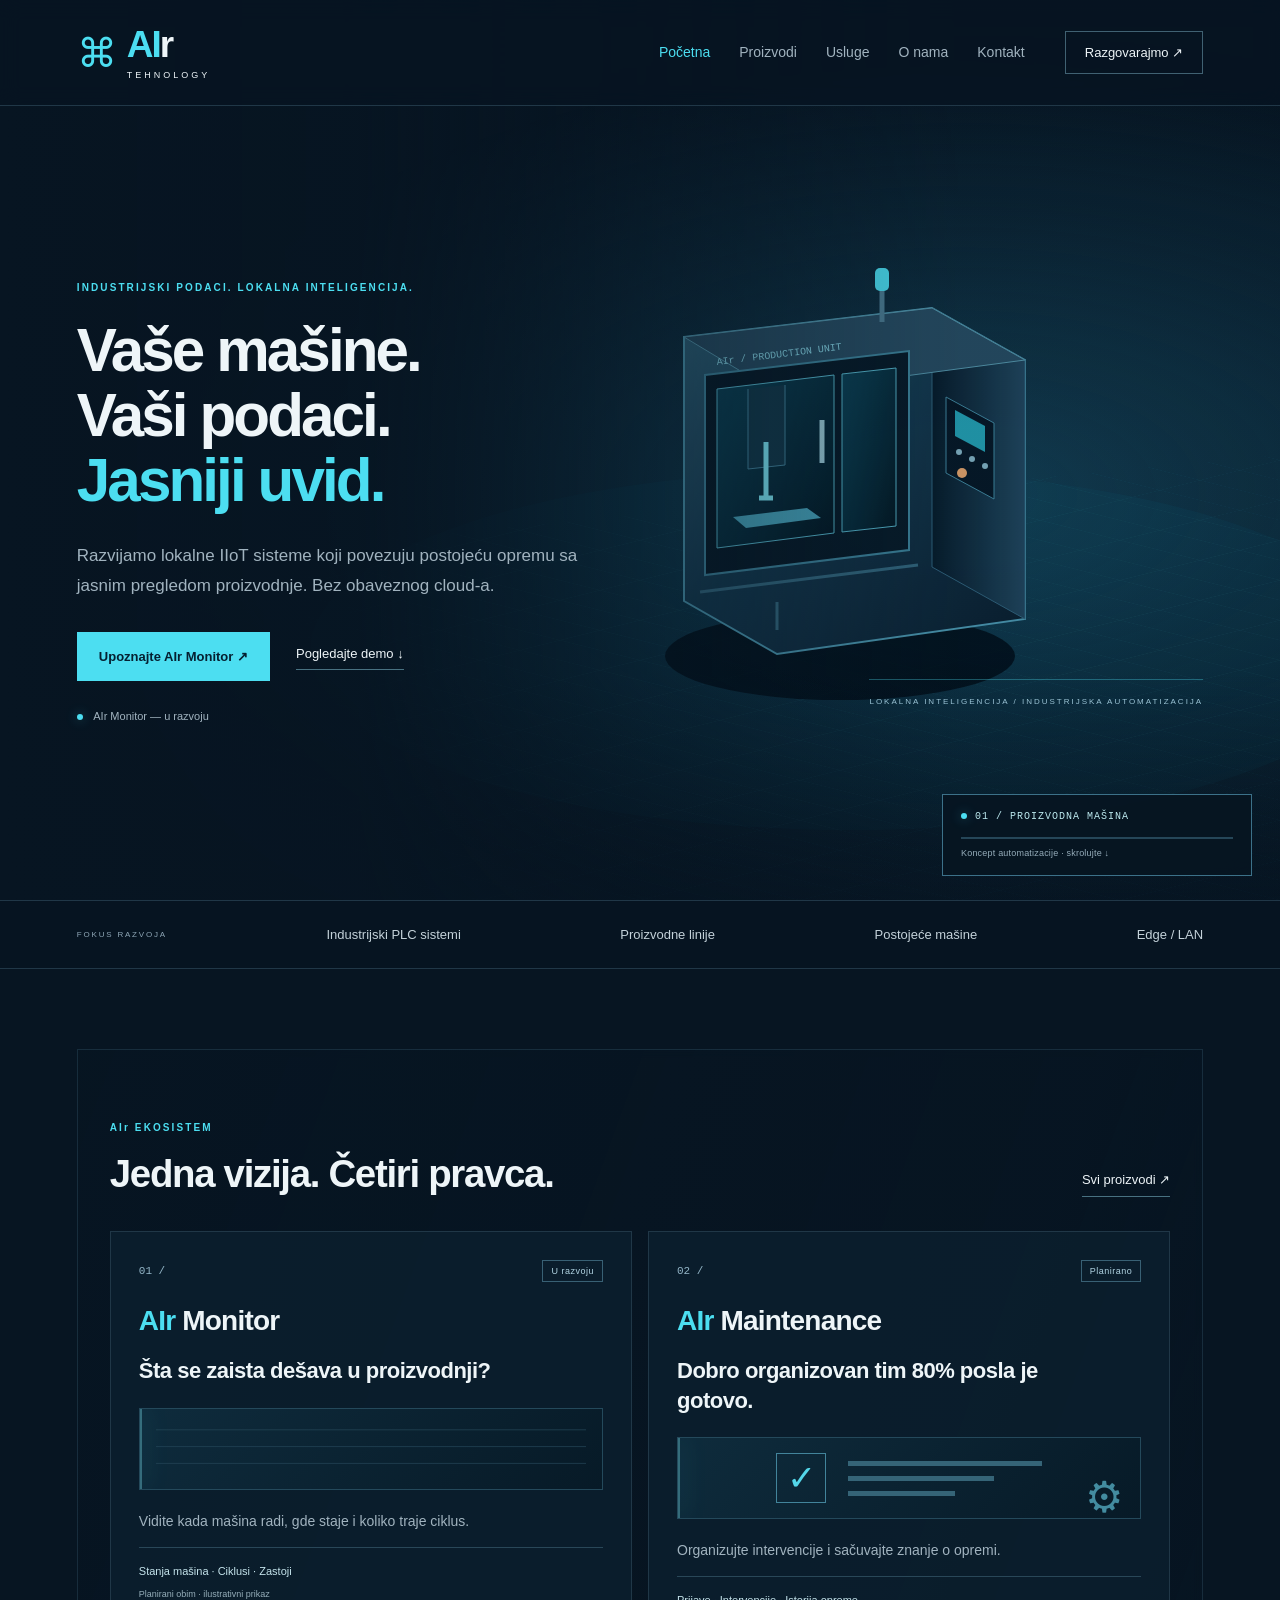
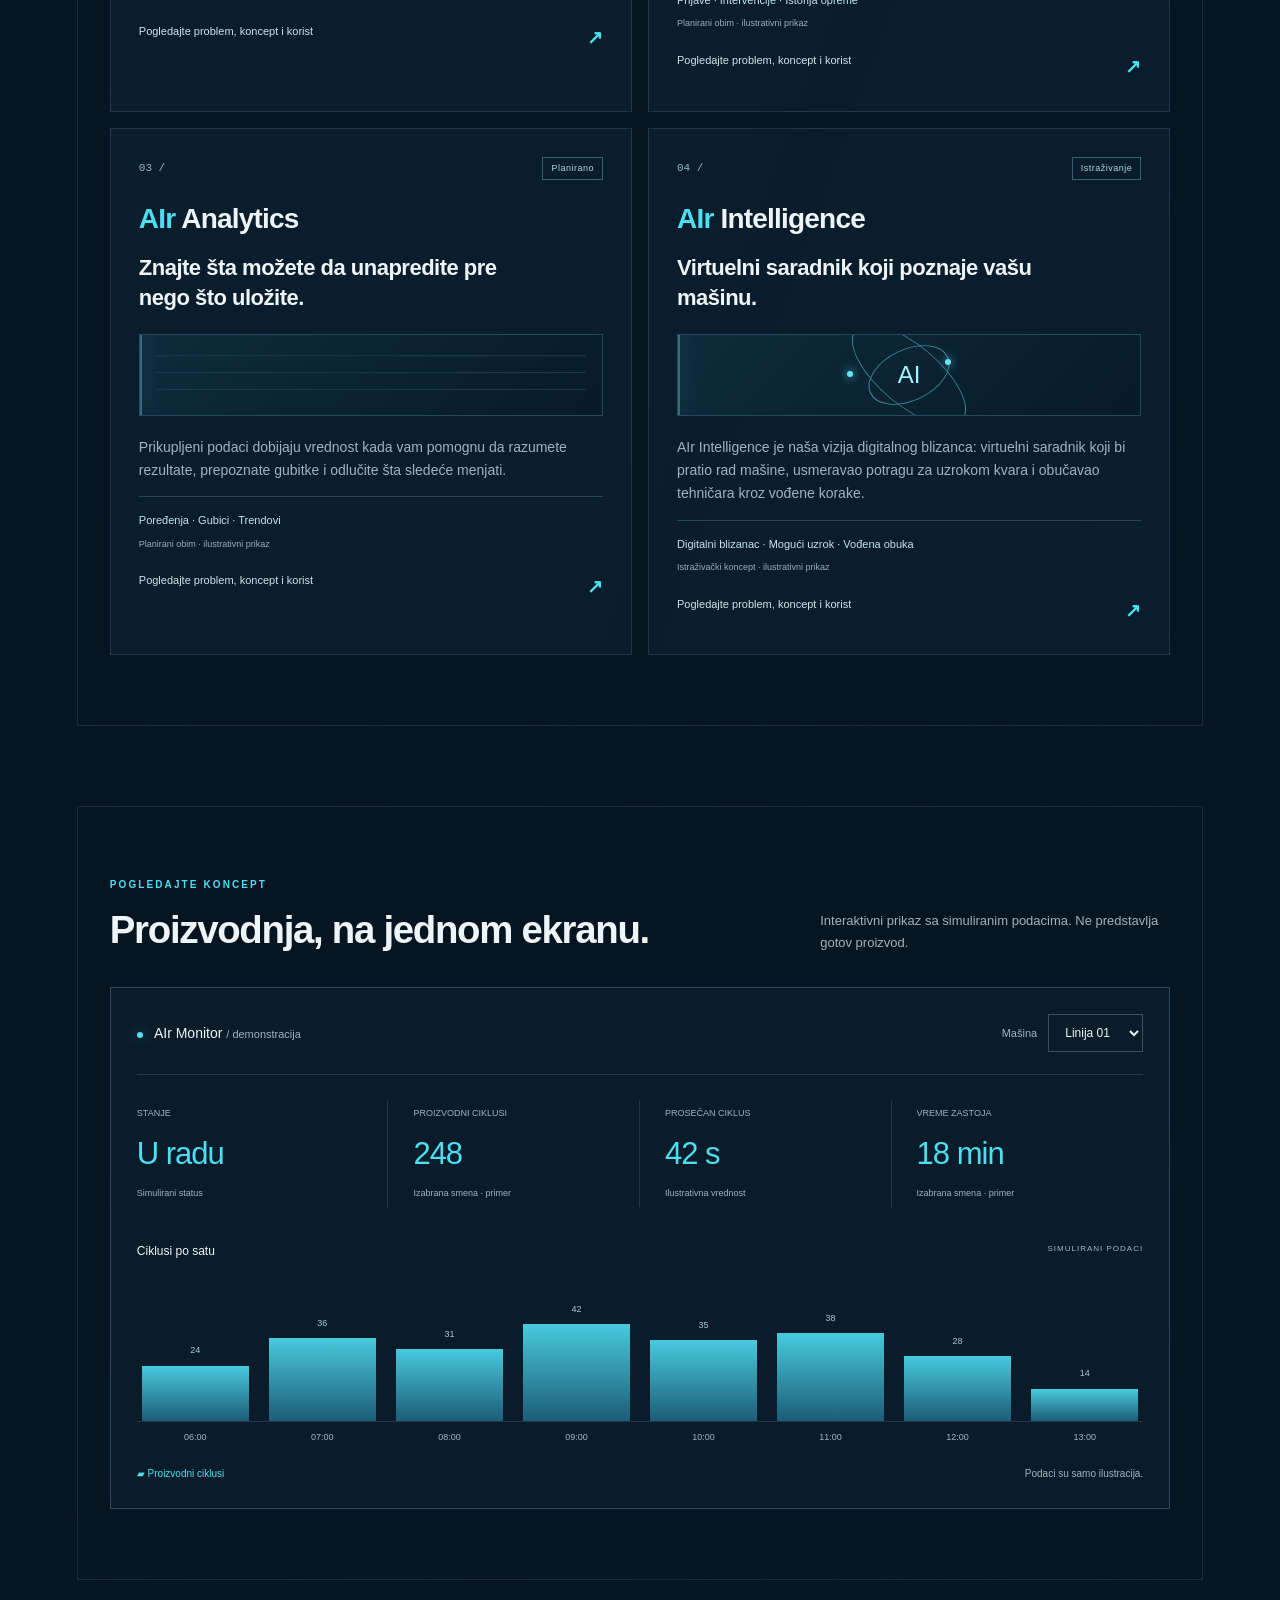
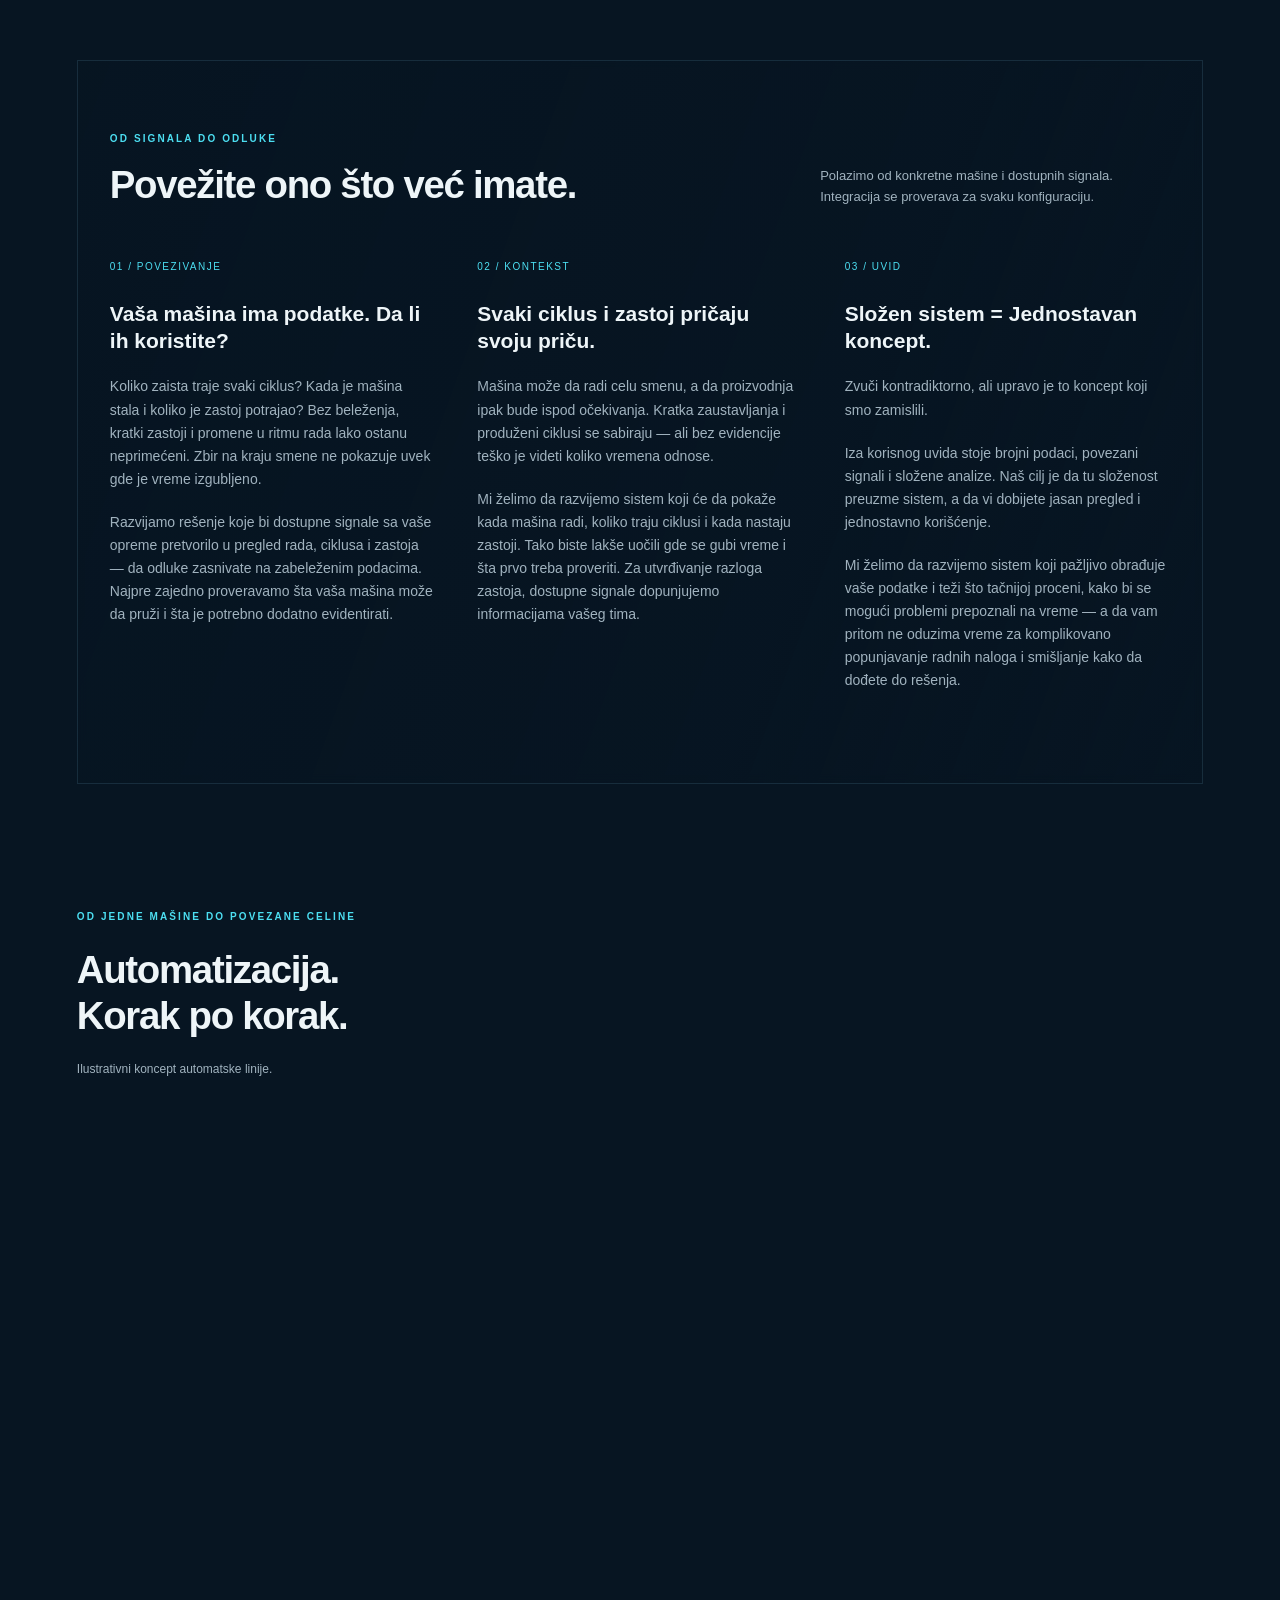
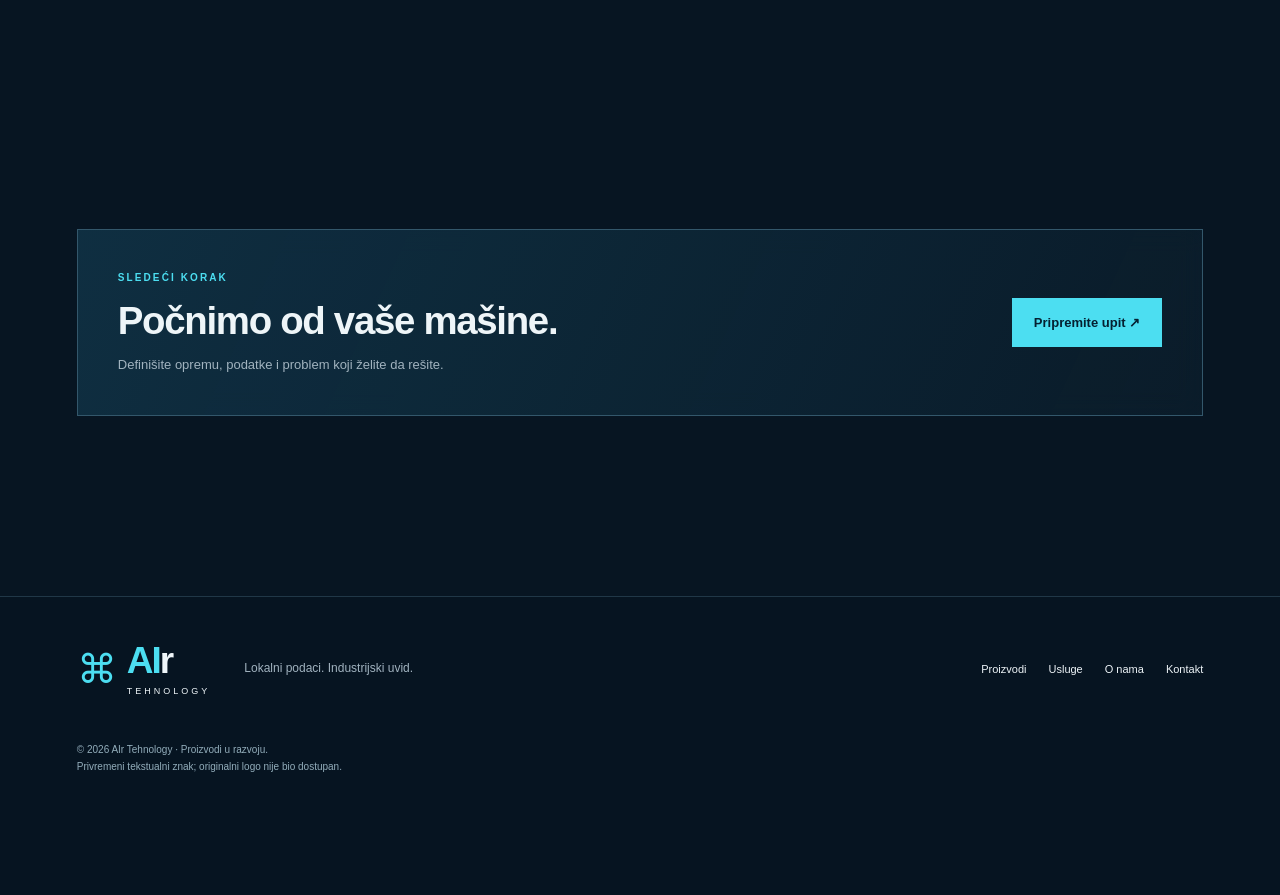
==== index.html @ 39f9e0c9 "Add files via upload" ====
<!doctype html><html lang="sr-Latn"><head><meta charset="utf-8"><meta name="viewport" content="width=device-width,initial-scale=1"><meta name="description" content="AIr Tehnology — lokalni IIoT sistemi u razvoju za industrijske mašine i proizvodne linije. Integracija prema zahtevima pogona. Bez obaveznog cloud-a."><meta name="theme-color" content="#071522"><title>Lokalna inteligencija za industriju | AIr Tehnology</title><link rel="stylesheet" href="style.css"><link rel="stylesheet" href="module-themes.css"><script src="app.js" defer></script></head><body data-module="" class="factory-home"><div class="factory-background" aria-hidden="true">
<svg class="factory-svg" viewBox="0 0 1600 900" preserveAspectRatio="xMidYMid slice">
<defs>
 <linearGradient id="steel" x2="1" y2="1"><stop stop-color="#32647b"/><stop offset=".45" stop-color="#15394f"/><stop offset="1" stop-color="#0a1d2d"/></linearGradient>
 <linearGradient id="side" x2="1" y2="0"><stop stop-color="#071b2a"/><stop offset="1" stop-color="#21465e"/></linearGradient>
 <linearGradient id="glass" x2="1" y2="1"><stop stop-color="#0d4b61" stop-opacity=".8"/><stop offset="1" stop-color="#041621"/></linearGradient>
 <pattern id="factory-grid" width="80" height="40" patternUnits="userSpaceOnUse" patternTransform="matrix(1 .25 -1 .25 800 500)"><path d="M80 0H0V40" stroke="#39adc4" stroke-opacity=".14" fill="none"/></pattern>
 <pattern id="belt" width="28" height="18" patternUnits="userSpaceOnUse"><path d="M0 0V18" stroke="#69d5df" stroke-opacity=".55" stroke-width="3"/></pattern>
 <filter id="glow"><feGaussianBlur stdDeviation="4"/></filter>
 <g id="robot-unit" stroke-linejoin="round">
  <ellipse cx="0" cy="0" rx="65" ry="20" fill="#05101c"/>
  <path d="M-47-15V-44L0-63 47-44V-15L0 4Z" fill="url(#steel)" stroke="#58bed1"/>
  <path d="M-24-38V-95L0-111 24-95V-38L0-25Z" fill="url(#side)" stroke="#58bed1"/>
  <g class="robot-shoulder"><path d="M-17-84-53-191-26-210 22-105Z" fill="url(#steel)" stroke="#70dded" stroke-width="2"/>
   <circle cx="-39" cy="-199" r="24" fill="#14394f" stroke="#8eeaff" stroke-width="2"/><circle cx="-39" cy="-199" r="10" fill="#4cdef1"/>
   <g class="robot-elbow"><path d="M-45-219 59-266 78-235-26-180Z" fill="url(#steel)" stroke="#72d8ea" stroke-width="2"/>
    <circle cx="68" cy="-250" r="20" fill="#173e53" stroke="#80e2f4" stroke-width="2"/><circle cx="68" cy="-250" r="7" fill="#73ecfa"/>
    <path d="M80-259 116-220 101-201 56-235Z" fill="url(#steel)" stroke="#80e2f4"/><path d="m108-212 19 5 5 25-11 6-4-20-12-3m0 2-5 24 14 5" fill="none" stroke="#a4eef7" stroke-width="5"/>
   </g>
  </g>
  <circle cx="0" cy="-93" r="16" fill="#12384c" stroke="#8dedff" stroke-width="2"/><circle cx="0" cy="-93" r="6" fill="#72e6f5"/>
 </g>
 <g id="conveyor-unit">
  <path d="M0 0 300-35 355-5 55 31Z" fill="#102f42" stroke="#5cc6d7" stroke-width="2"/>
  <path d="M5 0 300-32 348-6 55 26Z" fill="url(#belt)"/>
  <path d="M0 0V24L55 55V31M55 55 355 18V-5" fill="url(#side)" stroke="#4a96ad"/>
  <path d="M35 45V100M78 51V106M310 24V79M338 21V75" stroke="#326179" stroke-width="10"/>
  <path class="belt-flow" d="m55 14 265-31" fill="none" stroke="#7fe9f5" stroke-width="2" stroke-dasharray="7 25"/>
 </g>
</defs>
<ellipse cx="1010" cy="650" rx="540" ry="180" fill="#159ab5" opacity=".06"/>
<path d="M0 590 1600 440V900H0Z" fill="url(#factory-grid)"/>
<g class="factory-part" data-stage=".55" data-from-x="0" data-from-y="-90">
 <path d="M565 690 850 760 1450 636" fill="none" stroke="#4cdef1" stroke-opacity=".5" stroke-width="2" stroke-dasharray="8 9"/>
 <g stroke="#2b677d" fill="#0a2334"><path d="M566 592V345L1445 250V550" fill="none" stroke-width="7"/><path d="M566 345 620 362 1490 270 1445 250"/><path d="M620 362V601M1490 270V564" fill="none" stroke-width="5"/></g>
 <g fill="#4cdef1"><circle cx="580" cy="348" r="4"/><circle cx="890" cy="312" r="4"/><circle cx="1190" cy="279" r="4"/><circle cx="1450" cy="254" r="4"/></g>
</g>
<g class="factory-part" data-stage=".38" data-from-x="-200" data-from-y="90"><g transform="translate(510 621)"><use href="#conveyor-unit"/><g class="workpiece"><path d="m120-28 35-4 22 13v30l-35 4-22-13Z" fill="#2a677c" stroke="#6adddf"/><path d="m120-28 22 14 35-5m-35 5v29" fill="none" stroke="#6adddf"/></g></g></g>
<g class="machine-core">
 <ellipse cx="1000" cy="656" rx="175" ry="44" fill="#020c14" opacity=".8"/>
 <path d="m844 337 248-29 93 52v259l-248 35-93-53Z" fill="url(#steel)" stroke="#4c98b1" stroke-width="2"/>
 <path d="m1092 308 93 52v259l-93-52Z" fill="url(#side)" stroke="#31627c"/>
 <path d="m844 337 248-29 93 52-248 33Z" fill="#274b61" stroke="#5595ab"/>
 <path d="M865 375 1069 351V550L865 575Z" fill="#081a27" stroke="#3e839b" stroke-width="2"/>
 <path d="m877 389 117-14v158l-117 15Z" fill="url(#glass)" stroke="#56b4ca"/>
 <path d="m1002 374 54-6v158l-54 6Z" fill="url(#glass)" stroke="#56b4ca"/>
 <path d="m982 420 0 43" stroke="#9bcad6" stroke-width="5"/>
 <path d="M908 389V469L945 465V385" fill="#13384a" stroke="#43829b"/>
 <path class="machine-tool" d="M926 442V498m-7 0h14" stroke="#7de6f4" stroke-width="5"/>
 <path d="m893 517 74-9 14 10-75 10Z" fill="#48a4bb"/>
 <path d="m1106 397 48 26v76l-48-26Z" fill="#071725" stroke="#41869f"/>
 <path d="m1115 410 30 16v26l-30-16Z" fill="#2cbfd4" opacity=".8"/>
 <g fill="#82b0c2"><circle cx="1119" cy="452" r="3"/><circle cx="1132" cy="459" r="3"/><circle cx="1145" cy="466" r="3"/></g>
 <circle cx="1122" cy="473" r="5" fill="#e2a16a"/>
 <path d="m860 592 218-27M937 602v28" stroke="#34687f" stroke-width="3"/>
 <path d="M1042 322V278" stroke="#4c7c92" stroke-width="5"/><rect x="1035" y="268" width="14" height="23" rx="5" fill="#4cdef1"/>
 <text x="877" y="365" fill="#89d7e7" font-size="10" font-family="monospace" transform="rotate(-7 877 365)">AIr / PRODUCTION UNIT</text>
</g>
<g class="factory-part" data-stage=".12" data-from-x="-130" data-from-y="100"><g transform="translate(740 700)"><use href="#robot-unit"/></g></g>
<g class="factory-part" data-stage=".52" data-from-x="240" data-from-y="80"><g transform="translate(1140 635)"><use href="#conveyor-unit"/></g></g>
<g class="factory-part" data-stage=".25" data-from-x="150" data-from-y="100"><g transform="translate(1390 605) scale(-.85 .85)"><use href="#robot-unit"/></g></g>
<g class="factory-part" data-stage=".65" data-from-x="80" data-from-y="80">
 <g transform="translate(1470 642)"><path d="m0 0 50-6 26 15v51l-50 6L0 51Z" fill="url(#steel)" stroke="#5ec9dd"/><path d="m5-24 39-4 22 13v25l-39 5L5 0Z" fill="#1a4960" stroke="#5ec9dd"/></g>
 <path class="line-signal" d="M604 715 856 780 1474 660" fill="none" stroke="#65e2ee" stroke-width="3" stroke-dasharray="12 28"/>
</g>
</svg>
<div class="factory-shade"></div>
</div>
<div class="factory-status" aria-hidden="true"><span class="dot"></span><span id="factory-stage-label">01 / PROIZVODNA MAŠINA</span><div class="factory-progress"><span></span></div><small>Koncept automatizacije · skrolujte ↓</small></div>

<a class="skip" href="#main">Pređi na sadržaj</a><header><a class="brand" href="index.html" aria-label="AIr Tehnology početna"><span class="brand-symbol">⌘</span><span><b><i>AI</i>r</b><small>TEHNOLOGY</small></span></a><button class="menu-toggle" aria-expanded="false" aria-controls="navigation" aria-label="Otvori navigaciju">☰</button><nav id="navigation" aria-label="Glavna navigacija"><a href="index.html" aria-current="page">Početna</a><a href="proizvodi.html" >Proizvodi</a><a href="usluge.html" >Usluge</a><a href="o-nama.html" >O nama</a><a href="kontakt.html" >Kontakt</a></nav><a class="header-cta" href="kontakt.html">Razgovarajmo ↗</a></header><main id="main"><section class="hero"><div><div class="eyebrow">INDUSTRIJSKI PODACI. LOKALNA INTELIGENCIJA.</div><h1>Vaše mašine.<br>Vaši podaci.<br><em>Jasniji uvid.</em></h1><p class="lead">Razvijamo lokalne IIoT sisteme koji povezuju postojeću opremu sa jasnim pregledom proizvodnje. Bez obaveznog cloud-a.</p><div class="actions"><a class="button" href="air-monitor.html">Upoznajte AIr Monitor ↗</a><a class="text-link" href="#demo">Pogledajte demo ↓</a></div><div class="hero-note"><i class="dot"></i> AIr Monitor — u razvoju</div></div><div class="factory-hero-space"><span>LOKALNA INTELIGENCIJA / INDUSTRIJSKA AUTOMATIZACIJA</span></div></section><div class="tech-strip"><span>FOKUS RAZVOJA</span><b>Industrijski PLC sistemi</b><b>Proizvodne linije</b><b>Postojeće mašine</b><b>Edge / LAN</b></div><section class="section"><div class="section-heading"><div><div class="eyebrow">AIr EKOSISTEM</div><h2>Jedna vizija. Četiri pravca.</h2></div><a class="text-link" href="proizvodi.html">Svi proizvodi ↗</a></div><div class="products"><a class="product benefit-card" href="air-monitor.html"><div class="row"><span class="num">01 /</span><span class="badge">U razvoju</span></div><h3><span>AIr</span> Monitor</h3><h4>Šta se zaista dešava u proizvodnji?</h4><div class="concept-visual visual-monitor mini" aria-hidden="true"><svg viewBox="0 0 440 100" preserveAspectRatio="none"><path d="M0 80H440M0 45H440M0 10H440" stroke="#244658" fill="none"/><path class="signal-line" d="M0 70H40V30H85V70H125V25H170V70H215V35H260V70H305V20H350V70H395V28H440" stroke="currentColor" stroke-width="3" fill="none"/></svg><span class="scan-light"></span></div><p>Vidite kada mašina radi, gde staje i koliko traje ciklus.</p><div class="card-deliverables">Stanja mašina · Ciklusi · Zastoji</div><span class="card-disclaimer">Planirani obim · ilustrativni prikaz</span><span class="more">Pogledajte problem, koncept i korist <b>↗</b></span></a><a class="product benefit-card" href="air-maintenance.html"><div class="row"><span class="num">02 /</span><span class="badge">Planirano</span></div><h3><span>AIr</span> Maintenance</h3><h4>Dobro organizovan tim 80% posla je gotovo.</h4><div class="concept-visual visual-maintenance mini" aria-hidden="true"><span class="task-mark">✓</span><div class="task-lines"><i></i><i></i><i></i></div><span class="gear-mark">⚙</span><span class="scan-light"></span></div><p>Organizujte intervencije i sačuvajte znanje o opremi.</p><div class="card-deliverables">Prijave · Intervencije · Istorija opreme</div><span class="card-disclaimer">Planirani obim · ilustrativni prikaz</span><span class="more">Pogledajte problem, koncept i korist <b>↗</b></span></a><a class="product benefit-card" href="air-analytics.html"><div class="row"><span class="num">03 /</span><span class="badge">Planirano</span></div><h3><span>AIr</span> Analytics</h3><h4>Znajte šta možete da unapredite pre nego što uložite.</h4><div class="concept-visual visual-analytics mini" aria-hidden="true"><svg viewBox="0 0 440 100" preserveAspectRatio="none"><path d="M0 80H440M0 45H440M0 10H440" stroke="#244658" fill="none"/><path class="signal-line" d="M0 85 45 75 80 80 120 52 160 60 205 35 250 45 290 20 340 30 390 12 440 18" stroke="currentColor" stroke-width="3" fill="none"/></svg><span class="scan-light"></span></div><p>Prikupljeni podaci dobijaju vrednost kada vam pomognu da razumete rezultate, prepoznate gubitke i odlučite šta sledeće menjati.</p><div class="card-deliverables">Poređenja · Gubici · Trendovi</div><span class="card-disclaimer">Planirani obim · ilustrativni prikaz</span><span class="more">Pogledajte problem, koncept i korist <b>↗</b></span></a><a class="product benefit-card" href="air-intelligence.html"><div class="row"><span class="num">04 /</span><span class="badge">Istraživanje</span></div><h3><span>AIr</span> Intelligence</h3><h4>Virtuelni saradnik koji poznaje vašu mašinu.</h4><div class="concept-visual visual-intelligence mini" aria-hidden="true"><span class="ai-orbit orbit-one"></span><span class="ai-orbit orbit-two"></span><b class="ai-core">AI</b><i class="ai-node node-one"></i><i class="ai-node node-two"></i><span class="scan-light"></span></div><p>AIr Intelligence je naša vizija digitalnog blizanca: virtuelni saradnik koji bi pratio rad mašine, usmeravao potragu za uzrokom kvara i obučavao tehničara kroz vođene korake.</p><div class="card-deliverables">Digitalni blizanac · Mogući uzrok · Vođena obuka</div><span class="card-disclaimer">Istraživački koncept · ilustrativni prikaz</span><span class="more">Pogledajte problem, koncept i korist <b>↗</b></span></a></div></section><section class="section" id="demo"><div class="section-heading"><div><div class="eyebrow">POGLEDAJTE KONCEPT</div><h2>Proizvodnja, na jednom ekranu.</h2></div><p>Interaktivni prikaz sa simuliranim podacima. Ne predstavlja gotov proizvod.</p></div><div class="dashboard"><div class="dash-head"><div><i class="dot"></i> AIr Monitor <span class="muted">/ demonstracija</span></div><label>Mašina <select id="machine"><option value="0">Linija 01</option><option value="1">Presa 02</option><option value="2">Ćelija 03</option></select></label></div><div class="metrics" aria-live="polite"><div><small>STANJE</small><strong id="state"></strong><span>Simulirani status</span></div><div><small>PROIZVODNI CIKLUSI</small><strong id="cycles"></strong><span>Izabrana smena · primer</span></div><div><small>PROSEČAN CIKLUS</small><strong id="cycle"></strong><span>Ilustrativna vrednost</span></div><div><small>VREME ZASTOJA</small><strong id="stop"></strong><span>Izabrana smena · primer</span></div></div><div class="chart-title">Ciklusi po satu <span>SIMULIRANI PODACI</span></div><div class="bars" id="bars" aria-label="Simulirani ciklusi po satu"></div><div class="legend"><span>▰ Proizvodni ciklusi</span><span>Podaci su samo ilustracija.</span></div></div></section><section class="section"><div class="section-heading"><div><div class="eyebrow">OD SIGNALA DO ODLUKE</div><h2>Povežite ono što već imate.</h2></div><p>Polazimo od konkretne mašine i dostupnih signala. Integracija se proverava za svaku konfiguraciju.</p></div><div class="steps"><article><span>01 / POVEZIVANJE</span><h3>Vaša mašina ima podatke. Da li ih koristite?</h3><p>Koliko zaista traje svaki ciklus? Kada je mašina stala i koliko je zastoj potrajao? Bez beleženja, kratki zastoji i promene u ritmu rada lako ostanu neprimećeni. Zbir na kraju smene ne pokazuje uvek gde je vreme izgubljeno.</p><p>Razvijamo rešenje koje bi dostupne signale sa vaše opreme pretvorilo u pregled rada, ciklusa i zastoja — da odluke zasnivate na zabeleženim podacima. Najpre zajedno proveravamo šta vaša mašina može da pruži i šta je potrebno dodatno evidentirati.</p></article><article><span>02 / KONTEKST</span><h3>Svaki ciklus i zastoj pričaju svoju priču.</h3><p>Mašina može da radi celu smenu, a da proizvodnja ipak bude ispod očekivanja. Kratka zaustavljanja i produženi ciklusi se sabiraju — ali bez evidencije teško je videti koliko vremena odnose.</p><p>Mi želimo da razvijemo sistem koji će da pokaže kada mašina radi, koliko traju ciklusi i kada nastaju zastoji. Tako biste lakše uočili gde se gubi vreme i šta prvo treba proveriti. Za utvrđivanje razloga zastoja, dostupne signale dopunjujemo informacijama vašeg tima.</p></article><article><span>03 / UVID</span><h3>Složen sistem = Jednostavan koncept.</h3><p>Zvuči kontradiktorno, ali upravo je to koncept koji smo zamislili.</p><p>Iza korisnog uvida stoje brojni podaci, povezani signali i složene analize. Naš cilj je da tu složenost preuzme sistem, a da vi dobijete jasan pregled i jednostavno korišćenje.</p><p>Mi želimo da razvijemo sistem koji pažljivo obrađuje vaše podatke i teži što tačnijoj proceni, kako bi se mogući problemi prepoznali na vreme — a da vam pritom ne oduzima vreme za komplikovano popunjavanje radnih naloga i smišljanje kako da dođete do rešenja.</p></article></div></section><section class="factory-finale"><div class="eyebrow">OD JEDNE MAŠINE DO POVEZANE CELINE</div><h2>Automatizacija.<br>Korak po korak.</h2><p>Ilustrativni koncept automatske linije.</p></section><section class="cta"><div><div class="eyebrow">SLEDEĆI KORAK</div><h2>Počnimo od vaše mašine.</h2><p>Definišite opremu, podatke i problem koji želite da rešite.</p></div><a class="button" href="kontakt.html">Pripremite upit ↗</a></section></main><footer><a class="brand" href="index.html"><span class="brand-symbol">⌘</span><span><b><i>AI</i>r</b><small>TEHNOLOGY</small></span></a><p>Lokalni podaci. Industrijski uvid.</p><div><a href="proizvodi.html">Proizvodi</a><a href="usluge.html">Usluge</a><a href="o-nama.html">O nama</a><a href="kontakt.html">Kontakt</a></div><small>© 2026 AIr Tehnology · Proizvodi u razvoju.<br>Privremeni tekstualni znak; originalni logo nije bio dostupan.</small></footer></body></html>
---- style.css ----
:root{--bg:#071522;--panel:#0c2030;--line:#203747;--text:#eef5f8;--muted:#a1b3bf;--cyan:#4cdef1}*{box-sizing:border-box}html{scroll-behavior:smooth}body{margin:0;background:var(--bg);color:var(--text);font-family:Arial,Helvetica,sans-serif;font-size:16px;line-height:1.65}a{color:inherit;text-decoration:none}button,input,textarea,select{font:inherit}a:focus-visible,button:focus-visible,input:focus-visible,textarea:focus-visible,select:focus-visible{outline:2px solid var(--cyan);outline-offset:4px}header,main,footer{max-width:1440px;margin:auto}header{height:106px;padding:0 6%;display:flex;align-items:center;gap:40px;border-bottom:1px solid var(--line)}.brand{display:flex;align-items:center;gap:10px;line-height:1}.brand-symbol{color:var(--cyan);font-size:40px}.brand b{font-size:37px;letter-spacing:-2px}.brand i{color:var(--cyan);font-style:normal}.brand small{display:block;font-size:9px;letter-spacing:3px;margin-top:8px}nav{display:flex;gap:29px;margin-left:auto;font-size:14px}nav a{color:var(--muted)}nav a:hover,nav a[aria-current]{color:var(--cyan)}.header-cta{border:1px solid #406172;padding:10px 19px;font-size:13px}.menu-toggle{display:none}.hero{padding:85px 6% 68px;display:grid;grid-template-columns:1fr 1fr;gap:48px;align-items:center}.eyebrow{font-size:10px;letter-spacing:2.1px;color:var(--cyan);font-weight:bold;margin-bottom:22px}h1{font-size:clamp(42px,4.7vw,68px);line-height:1.08;letter-spacing:-2.9px;margin:0 0 27px;max-width:1000px}h1 em{color:var(--cyan);font-style:normal}h2{font-size:clamp(29px,3vw,41px);line-height:1.19;letter-spacing:-1.3px;margin:0 0 22px}h3{font-size:21px;line-height:1.3}p{color:var(--muted);margin:0 0 20px}.lead{font-size:17px;max-width:640px;line-height:1.8}.actions{display:flex;gap:26px;align-items:center;margin-top:30px}.button{background:var(--cyan);color:#052031;display:inline-flex;align-items:center;justify-content:center;padding:14px 22px;font-weight:bold;font-size:13px;border:0;cursor:pointer}.button:hover{background:#9af0fb}.text-link{font-size:13px;border-bottom:1px solid #487181;padding-bottom:5px}.hero-note{font-size:11px;color:var(--muted);margin-top:26px}.dot{display:inline-block;width:6px;height:6px;background:var(--cyan);border-radius:50%;margin-right:8px;box-shadow:0 0 12px #4cdef166}.system-art{border:1px solid #23495e;background:radial-gradient(ellipse at center,#10334855,transparent 70%)}.system-art svg{width:100%;display:block}.art-top,.art-bottom{font-size:9px;letter-spacing:1px;padding:20px;color:#aac5d3;display:flex;align-items:center;justify-content:space-between}.art-bottom{border-top:1px solid var(--line);padding:18px}.art-bottom i{color:var(--cyan)}.caption{font-size:9px;text-align:center;margin:0;padding:0 10px 12px}.tech-strip{border-block:1px solid var(--line);padding:23px 6%;display:flex;justify-content:space-between;align-items:center;gap:20px;font-size:13px;color:#c4d2da}.tech-strip>span{font-size:8px;letter-spacing:1.8px;color:#8fa7b7}.tech-strip b{font-weight:normal}.section{margin:0 6%;padding:80px 0;border-bottom:1px solid var(--line)}.section-heading{display:flex;align-items:flex-end;justify-content:space-between;gap:45px;margin-bottom:34px}.section-heading .eyebrow{margin-bottom:14px}.section-heading h2{margin-bottom:0}.section-heading>p{max-width:350px;font-size:13px;margin:0}.steps{display:grid;grid-template-columns:repeat(3,1fr);gap:42px;margin-top:45px}.steps article>span{color:var(--cyan);font-size:10px;letter-spacing:1.5px}.steps p{font-size:14px}.products{display:grid;grid-template-columns:repeat(2,1fr);gap:16px}.product{background:var(--panel);border:1px solid var(--line);padding:28px;transition:border-color .2s,transform .2s}.product:hover{border-color:var(--cyan);transform:translateY(-3px)}.row{display:flex;justify-content:space-between;align-items:center}.num{font-family:monospace;color:#93b5c7;font-size:11px}.badge{border:1px solid #386074;color:#b1d4e3;padding:3px 8px;font-size:9px;letter-spacing:.5px;display:inline-block}.product h3{font-size:28px;margin:28px 0 12px;letter-spacing:-.8px}.product h3 span{color:var(--cyan)}.product p{font-size:14px;max-width:440px;min-height:48px}.more{display:flex;justify-content:space-between;font-size:11px;margin-top:28px;color:#d1e3eb}.more b{color:var(--cyan);font-size:19px}.dashboard{background:#0b1d2b;border:1px solid #2b4b5d;padding:26px}.dash-head{display:flex;justify-content:space-between;align-items:center;border-bottom:1px solid var(--line);padding-bottom:22px;font-size:14px}.muted{color:var(--muted);font-size:11px}.dash-head label{font-size:11px;color:var(--muted)}select,input,textarea{background:#0a1b29;color:var(--text);border:1px solid #365163;border-radius:0;padding:10px 12px;min-width:0}select{margin-left:8px;font-size:12px}.metrics{display:grid;grid-template-columns:repeat(4,1fr);margin:25px 0}.metrics>div{padding:6px 25px;border-right:1px solid var(--line)}.metrics>div:first-child{padding-left:0}.metrics>div:last-child{border:0}.metrics small,.metrics span{display:block;font-size:9px;color:var(--muted)}.metrics strong{font-size:31px;letter-spacing:-1px;display:block;margin:7px 0;color:var(--cyan);font-weight:normal}.chart-title{font-size:12px;margin-top:35px;display:flex;justify-content:space-between}.chart-title span{color:#a2bac8;font-size:8px;letter-spacing:1px}.bars{height:160px;display:flex;align-items:flex-end;gap:20px;border-bottom:1px solid var(--line);padding:12px 5px 0}.bar-col{flex:1;text-align:center;position:relative}.bar-col>div{background:linear-gradient(#48cadd,#1c5c77);min-height:5px;margin:4px 0 0}.bar-col>span{font-size:9px;color:#aac8d7}.bar-col small{font-size:9px;display:block;position:absolute;bottom:-24px;width:100%;color:#a0b8c7}.legend{margin-top:44px;font-size:10px;display:flex;justify-content:space-between;gap:22px;color:var(--muted)}.legend span:first-child{color:var(--cyan)}.cta{margin:65px 6%;padding:40px;border:1px solid #33576b;background:linear-gradient(115deg,#103144,#0b1d2b);display:flex;align-items:center;justify-content:space-between;gap:30px}.cta .eyebrow{margin-bottom:12px}.cta h2{margin-bottom:10px}.cta p{font-size:13px;margin:0}footer{padding:45px 6%;border-top:1px solid var(--line);display:flex;align-items:center;gap:34px;flex-wrap:wrap}footer p{font-size:12px;margin:0}footer>div{margin-left:auto;display:flex;gap:22px;font-size:11px}footer>small{width:100%;font-size:10px;color:#93aebb;margin-top:12px}.intro{padding:80px 6% 50px;border-bottom:1px solid var(--line)}.intro h1{font-size:clamp(39px,5vw,64px)}.split{display:grid;grid-template-columns:1fr 1fr;gap:70px}.split h2{margin-top:22px}.split p{font-size:15px}.feature-list>div{display:flex;gap:25px;border-bottom:1px solid var(--line);padding:23px 0}.feature-list span{color:var(--cyan);font-size:12px}.feature-list p{margin:0}.notice{margin:50px 6%;padding:30px;border-left:2px solid var(--cyan);background:var(--panel)}.notice h2{font-size:27px}.notice p{margin:0;font-size:14px}.service-list{margin:30px 6% 70px}.service-list article{display:grid;grid-template-columns:45px 1fr 1fr;gap:32px;border-bottom:1px solid var(--line);padding:35px 0}.service-list span{color:var(--cyan);font-size:12px}.service-list h2{font-size:26px}.service-list p{font-size:14px;margin:0}.contact .notice{margin:30px 0}.contact h3{font-size:17px}form{display:grid;gap:20px}form label{display:grid;gap:8px;font-size:12px;color:#b8cbd6}form select{margin:0;font-size:14px}form textarea{resize:vertical}form .button{justify-self:start}#form-status{font-size:12px}.skip{position:fixed;top:-100px;left:10px;background:var(--cyan);color:#071522;padding:10px;z-index:10}.skip:focus{top:10px}@media(max-width:1000px){header{gap:20px}nav{gap:18px}.header-cta{display:none}.hero{gap:24px}.actions{gap:15px;flex-wrap:wrap}.tech-strip{flex-wrap:wrap}.metrics>div{padding-inline:15px}.metrics strong{font-size:26px}.split{gap:35px}}@media(max-width:900px){header{height:82px;padding-inline:6%;position:relative}.brand b{font-size:31px}.brand-symbol{font-size:31px}.menu-toggle{display:block;margin-left:auto;background:transparent;border:1px solid #365163;color:var(--text);font-size:22px;padding:3px 12px}nav{display:none;position:absolute;top:81px;left:0;right:0;background:#0c2030;padding:25px 6%;z-index:5;border-bottom:1px solid var(--line)}nav.open{display:flex;flex-direction:column;gap:19px}.hero{grid-template-columns:1fr;padding-block:48px;gap:40px}h1{letter-spacing:-1.8px}.lead{font-size:16px}.eyebrow{font-size:9px;letter-spacing:1.5px}.system-art{max-width:550px;width:100%}.tech-strip{font-size:11px;justify-content:flex-start;gap:20px}.tech-strip>span{width:100%}.section{padding-block:48px}.section-heading{display:block}.section-heading>p{margin-top:20px}.section-heading>.text-link{display:inline-block;margin-top:20px}.steps,.products,.split{grid-template-columns:1fr;gap:22px}.steps{gap:20px;margin-top:30px}.steps h3{margin-block:12px}.product{padding:23px}.product p{min-height:0}.dash-head{gap:14px;align-items:flex-start;flex-direction:column}.dashboard{padding:18px}.metrics{grid-template-columns:1fr 1fr;gap:22px}.metrics>div{padding:0!important;border:0}.metrics strong{font-size:27px}.bars{gap:10px}.legend{flex-wrap:wrap;gap:12px}.cta{padding:27px;display:block;margin-block:40px}.cta .button{margin-top:25px}footer{gap:24px}footer>div{margin:0;flex-wrap:wrap;width:100%}.intro{padding-block:50px 35px}.service-list article{grid-template-columns:30px 1fr;gap:15px}.service-list article p{grid-column:2}.service-list h2{margin:0;font-size:23px}.notice{padding:24px}.contact{gap:30px}.chart-title{gap:12px}.chart-title span{font-size:7px}}@media(prefers-reduced-motion:reduce){html{scroll-behavior:auto}*{transition:none!important}}

/* Scroll-built factory: decorative fixed layer, no external assets. */
.factory-background{position:fixed;inset:0;z-index:0;pointer-events:none;overflow:hidden;background:radial-gradient(ellipse at 75% 55%,#123e53 0,transparent 62%)}
.factory-svg{width:100%;height:100%;display:block;opacity:.95}
.factory-shade{position:absolute;inset:0;background:linear-gradient(90deg,#071522 0%,#071522ee 28%,#07152266 51%,#07152210 75%),linear-gradient(0deg,#07152299,transparent 25%)}
.factory-part{opacity:0;transform-box:view-box;will-change:transform,opacity}
.factory-home>header,.factory-home>main,.factory-home>footer{position:relative;z-index:1}
.factory-home>header{background:#071522a8;backdrop-filter:blur(10px)}
.factory-home .hero{min-height:calc(100svh - 106px);padding-block:75px}
.factory-home .hero>div:first-child{max-width:540px}
.factory-hero-space{height:410px;display:flex;align-items:flex-end;justify-content:flex-end;pointer-events:none}
.factory-hero-space>span{font-size:8px;letter-spacing:2px;color:#9bc3d5;border-top:1px solid #4cdef155;padding-top:15px}
.factory-home .tech-strip{background:#071522c9;backdrop-filter:blur(12px)}
.factory-home .section{padding:70px 32px;background:linear-gradient(110deg,#071522f2,#071522c9 65%,#07152270);backdrop-filter:blur(5px);margin-block:80px;border:1px solid #29475880}
.factory-home .product{background:#0c2030c9}
.factory-home .dashboard{background:#0b1d2bf0}
.factory-home .cta{background:linear-gradient(115deg,#103144ed,#0b1d2bd9);backdrop-filter:blur(12px);margin-bottom:180px}
.factory-home footer{background:#071522dc;padding-bottom:120px}
.factory-status{position:fixed;right:28px;bottom:24px;z-index:2;padding:14px 18px;background:#071522e8;border:1px solid #3c7189;backdrop-filter:blur(12px);color:#bce9ef;font-family:monospace;font-size:10px;letter-spacing:1px;pointer-events:none;width:310px}
.factory-status small{display:block;font-family:Arial,sans-serif;color:#95adba;letter-spacing:.2px;font-size:9px;margin-top:7px}
.factory-progress{height:2px;background:#254658;margin-top:12px;overflow:hidden}.factory-progress span{display:block;height:100%;background:#4cdef1;transform:scaleX(0);transform-origin:left}
.machine-tool{animation:machine-stroke 3.4s ease-in-out infinite;transform-box:fill-box;transform-origin:center}
.robot-shoulder{transform-origin:0px -93px;animation:robot-reach 6s ease-in-out infinite alternate}.robot-elbow{transform-origin:68px -250px;animation:robot-wrist 6s ease-in-out infinite alternate}
.belt-flow{animation:belt-move 2s linear infinite}.line-signal{animation:belt-move 2s linear infinite;opacity:0}.line-complete .line-signal{opacity:1}.workpiece{animation:part-travel 5s ease-in-out infinite}
@keyframes machine-stroke{0%,100%{transform:translateY(-5px)}50%{transform:translateY(12px)}}
@keyframes robot-reach{0%,15%{transform:rotate(-5deg)}85%,100%{transform:rotate(7deg)}}
@keyframes robot-wrist{0%,15%{transform:rotate(8deg)}85%,100%{transform:rotate(-8deg)}}
@keyframes belt-move{to{stroke-dashoffset:-64}}
@keyframes part-travel{0%,10%{transform:translate(-60px,7px);opacity:0}20%,80%{opacity:1}90%,100%{transform:translate(90px,-10px);opacity:0}}
@media(max-width:1000px){.factory-shade{background:linear-gradient(90deg,#071522f5,#071522c9 40%,#07152222)}.factory-hero-space>span{max-width:220px}.factory-home .hero{gap:10px}}
@media(max-width:900px){.factory-svg{width:170%;max-width:none;position:absolute;left:-65%;height:100%;opacity:.7}.factory-shade{background:linear-gradient(180deg,#071522f5 0%,#071522df 35%,#07152222 75%,#07152299)}.factory-home .hero{min-height:calc(100svh - 82px);padding-block:48px 25px;gap:0}.factory-hero-space{height:220px}.factory-hero-space>span{display:none}.factory-home .section{padding:32px 20px;margin-block:50px;background:#071522d9}.factory-status{right:12px;bottom:12px;width:270px;font-size:9px;padding:10px 12px}.factory-home .cta{margin-bottom:140px}.factory-home footer{padding-bottom:130px}}
@media(prefers-reduced-motion:reduce){.factory-background *{animation:none!important}.factory-part{will-change:auto}.factory-status small{font-size:0}.factory-status small:after{content:'Prikaz bez animacije';font-size:9px}}
.factory-finale{min-height:100svh;padding:45px 6% 0;pointer-events:none}.factory-finale h2{max-width:440px}.factory-finale p{font-size:12px;max-width:230px}.factory-home footer{background:#071522f2}@media(max-width:900px){.factory-finale{min-height:85svh;padding-top:35px}.factory-finale h2{font-size:29px}}
@media(max-width:900px){.factory-svg{width:100%;left:0;top:35%;height:65%;opacity:.85}}

/* Product stories and animated software windows. */
.benefit-card h4{font-size:22px;line-height:1.35;letter-spacing:-.5px;margin:0 0 22px;max-width:380px}.benefit-card p{min-height:0;margin:20px 0 14px;max-width:500px}.card-deliverables{font-size:11px;color:#c5e4ec;border-top:1px solid #294758;padding-top:14px}.card-disclaimer{font-size:9px;color:#96aeba;display:block;margin-top:7px}.benefit-card .more{margin-top:20px}.benefit-card h3{margin-top:21px;margin-bottom:16px}.benefit-card{overflow:hidden}
.concept-visual{height:112px;border:1px solid #24495b;background:linear-gradient(135deg,#12384b88,#071a27);color:#54d6e9;position:relative;overflow:hidden;display:flex;align-items:center;justify-content:center}.concept-visual.mini{height:82px}.concept-visual svg{width:100%;height:75%;padding:6px 16px}.signal-line{stroke-dasharray:1100;stroke-dashoffset:1100;animation:trace-signal 6s ease-in-out infinite}.scan-light{position:absolute;top:0;bottom:0;width:2px;background:#85f4ff55;box-shadow:0 0 24px #57d9e877;left:0;animation:scan-window 5.5s linear infinite}.task-mark{font-size:35px;border:1px solid #42849b;width:50px;height:50px;text-align:center;line-height:48px;margin-right:22px;animation:task-confirm 5.5s ease-in-out infinite}.task-lines{width:42%}.task-lines i{display:block;height:5px;margin:10px 0;background:#356477;transform-origin:left;animation:task-confirm 5.5s ease-in-out infinite}.task-lines i:nth-child(2){width:75%;animation-delay:.3s}.task-lines i:nth-child(3){width:55%;animation-delay:.6s}.gear-mark{font-size:43px;color:#438ca0;position:absolute;right:16px;bottom:-15px}.ai-core{font-size:24px;font-weight:normal;z-index:1;color:#a0f4ff}.ai-orbit{width:86px;height:86px;border:1px solid #3e8ca0;border-radius:50%;position:absolute;transform:rotate(-25deg) scaleY(.6)}.orbit-two{transform:rotate(40deg) scaleY(.7);width:140px}.ai-node{position:absolute;width:6px;height:6px;background:#65e6f5;border-radius:50%;box-shadow:0 0 10px #5ce3f5;animation:node-pulse 3s ease-in-out infinite}.node-one{left:calc(50% - 62px);top:45%}.node-two{left:calc(50% + 36px);top:30%;animation-delay:1s}
.product-story-hero{position:relative;display:grid;grid-template-columns:1fr 1.08fr;gap:55px;padding:75px 6% 85px;align-items:center;isolation:isolate;border-bottom:1px solid var(--line)}.product-story-hero:before{content:'';position:absolute;inset:0;z-index:-1;background:radial-gradient(ellipse at 90% 45%,#17455a99,transparent 65%),linear-gradient(#07152288,#071522)}.product-story-copy h1{font-size:clamp(34px,3.6vw,52px);letter-spacing:-1.8px}.product-story-copy>p:not(.lead){font-size:14px}.product-story-copy .button{margin-top:12px}.product-story-copy .concept-caveat{font-size:10px!important;max-width:370px;margin:20px 0 0;color:#92adbd}.product-window-backdrop{perspective:1200px;min-width:0}.function-window{background:#0a1d2df5;border:1px solid #3a7189;box-shadow:0 35px 80px #0005,0 0 90px #37cce51a;position:relative;transform:rotateY(-4deg) rotateX(2deg);width:100%;min-width:0}.window-chrome{display:flex;gap:12px;align-items:center;padding:14px 16px;background:#143043;border-bottom:1px solid #2f5367;font-size:9px;color:#b6cbd7}.window-dots{font-size:8px;letter-spacing:2px;color:#47869e;white-space:nowrap}.window-demo{font-size:8px;margin-left:auto;color:var(--cyan);letter-spacing:1px}.window-disclaimer{font-size:9px;padding:11px 18px;color:#a3c4d1;border-bottom:1px solid #1d3b4d;background:#0c2535}.showcase-slides{padding:24px 22px 18px;min-height:395px}.showcase-slide[hidden]{display:none!important}.showcase-slide{animation:slide-arrive .5s ease-out}.window-section-label{font-size:9px;letter-spacing:1.4px;color:#7fdbed;text-transform:uppercase}.showcase-slide h3{font-size:23px;margin:10px 0 19px;font-weight:normal;letter-spacing:-.4px}.scenario-rows{margin-top:18px}.scenario-rows>div{display:flex;justify-content:space-between;align-items:center;gap:15px;border-bottom:1px solid #254354;padding:10px 0;font-size:11px}.scenario-rows span{color:#a1b9c7}.scenario-rows strong{font-weight:normal;color:#cdeff4;text-align:right}.scenario-note{font-size:10px;color:#a9c2cf;margin:17px 0 0;line-height:1.6;min-height:32px}.showcase-controls{border-top:1px solid #2b4d60;padding:13px 16px;display:flex;gap:9px;align-items:center}.showcase-controls button{cursor:pointer;background:#102d40;color:#bfe9f2;border:1px solid #315e75;min-width:32px;min-height:32px;font-size:12px;padding:4px 8px}.showcase-controls button:hover,.showcase-controls button[aria-pressed=true]:not(.playback){background:#3bcce1;color:#052333;border-color:#5de8f6}.scenario-dots{display:flex;gap:6px}.showcase-controls .playback{margin-left:auto;font-size:10px;min-width:67px}.showcase-paused .concept-visual *{animation-play-state:paused}.value-grid{display:grid;grid-template-columns:1fr 1fr;gap:65px}.value-grid article>span{color:var(--cyan);font-size:10px;letter-spacing:1px}.value-grid h2{font-size:30px;margin:20px 0}.value-grid p{font-size:15px}.product-workflow{gap:35px}.product-workflow h3{font-size:22px;line-height:1.4}.investment{display:grid;grid-template-columns:1fr 1fr;gap:70px}.investment>div>p{font-size:15px}.pilot-points article{border-bottom:1px solid var(--line);padding:0 0 18px;margin-bottom:22px}.pilot-points h3{font-size:17px;color:#d8eef5;margin:0 0 10px}.pilot-points p{font-size:13px;margin:0}.sr-only{position:absolute;width:1px;height:1px;padding:0;margin:-1px;overflow:hidden;clip:rect(0,0,0,0);white-space:nowrap;border:0}
@keyframes trace-signal{0%{stroke-dashoffset:1100}60%,100%{stroke-dashoffset:0}}@keyframes scan-window{0%{left:0;opacity:0}10%,80%{opacity:1}100%{left:100%;opacity:0}}@keyframes task-confirm{0%,10%{opacity:.3;transform:scaleX(.65)}45%,100%{opacity:1;transform:scaleX(1)}}@keyframes node-pulse{50%{opacity:.3;box-shadow:0 0 20px #5ce3f5}}@keyframes slide-arrive{from{opacity:.25;transform:translateY(8px)}to{opacity:1;transform:translateY(0)}}
@media(max-width:1100px){.product-story-hero{gap:30px;padding-inline:5%}.product-story-copy h1{font-size:39px}.window-chrome{gap:7px;font-size:8px}.window-dots{font-size:6px}.showcase-slides{padding:20px 18px;min-height:410px}.showcase-slide h3{font-size:21px}}
@media(max-width:900px){.product-story-hero{grid-template-columns:1fr;padding:45px 6%;gap:35px}.product-story-copy h1{font-size:38px}.function-window{transform:none}.window-chrome{font-size:8px;padding:13px 10px}.window-dots{display:none}.window-disclaimer{font-size:8px;padding:10px 13px}.showcase-slides{padding:20px 15px;min-height:380px}.showcase-slide h3{font-size:22px}.scenario-note{min-height:48px}.showcase-controls{padding:12px 10px;gap:6px}.scenario-dots{gap:4px}.showcase-controls button{min-width:30px}.value-grid,.investment{grid-template-columns:1fr;gap:25px}.value-grid h2{font-size:27px}.value-grid{gap:30px}.benefit-card h4{font-size:21px}.card-deliverables{font-size:10px}.benefit-card .more{font-size:10px}.product-workflow{gap:22px}}
@media(prefers-reduced-motion:reduce){.concept-visual *,.showcase-slide{animation:none!important}.signal-line{stroke-dashoffset:0}.scan-light{display:none}}

/* Keep the concept window beside the complete product story. */
.product-follow-layout{display:grid;grid-template-columns:minmax(0,1fr) minmax(0,1.04fr);gap:55px;margin:0 6%;align-items:start}
.product-reading{min-width:0}
.product-follow-window{position:sticky;top:24px;margin-top:65px;margin-bottom:65px;min-width:0;max-height:calc(100svh - 48px);overflow:auto;scrollbar-width:thin;scrollbar-color:#3a7189 #0a1d2d}
.product-follow-window .function-window{transform:none}
.product-follow-window .product-window-backdrop{perspective:none}
.product-reading .product-story-hero{display:block;padding:65px 0;isolation:auto}
.product-reading .product-story-hero:before{display:none}
.product-reading .section{margin:0;padding:48px 0}
.product-reading .value-grid,.product-reading .investment,.product-reading .steps{grid-template-columns:1fr;gap:25px}
.product-reading .section-heading{display:block}
.product-reading .section-heading>p{margin-top:20px}
.product-reading .notice{margin:40px 0;padding:25px}
.product-reading .cta{margin:40px 0 65px;padding:28px;display:block}
.product-reading .cta .button{margin-top:24px}
.product-reading h2{font-size:32px}
@media(max-width:1000px) and (min-width:901px){.product-follow-layout{gap:28px;margin-inline:5%;grid-template-columns:minmax(0,1fr) minmax(0,1fr)}.product-follow-window .showcase-slides{padding:18px 14px;min-height:400px}.product-follow-window .window-dots{display:none}.product-reading h2{font-size:28px}.product-follow-window .window-disclaimer{padding-inline:12px}.product-follow-window .showcase-controls{padding-inline:9px;gap:5px}.product-follow-window .scenario-dots{gap:3px}.product-follow-window .showcase-controls button{min-width:27px;padding-inline:6px}}
@media(max-width:900px){.product-follow-layout{display:grid;grid-template-columns:minmax(0,1fr);gap:0;margin-inline:6%}.product-reading{display:contents}.product-reading>section{order:2}.product-reading>.product-story-hero{order:0;padding:45px 0 35px}.product-follow-window{order:1;position:static;max-height:none;overflow:visible;margin:0 0 35px}.product-reading .section{padding-block:35px}.product-reading .cta{margin-bottom:45px}.product-reading h2{font-size:29px}}

/* Restore the original tilted window while retaining the sticky sidebar. */
@media(min-width:901px){
 .product-follow-layout{grid-template-columns:minmax(0,1fr) minmax(0,1.08fr)}
 .product-follow-window{overflow:visible;max-height:none}
 .product-follow-window .product-window-backdrop{perspective:1200px}
 .product-follow-window .function-window{transform:rotateY(-4deg) rotateX(2deg);max-height:calc(100svh - 48px);overflow:auto;scrollbar-width:thin;scrollbar-color:#3a7189 #0a1d2d}
 .product-reading .product-story-hero{min-height:640px;display:flex;align-items:center}
}

/* Cyan halo around the product demonstration windows. */
.product-follow-window .product-window-backdrop{position:relative;isolation:isolate}
.product-follow-window .product-window-backdrop:before{content:'';position:absolute;inset:-12px;border-radius:10px;background:radial-gradient(ellipse at center,#66dfff55 0%,#51ceff33 45%,transparent 74%);filter:blur(20px);z-index:-1;pointer-events:none;animation:window-halo 4.5s ease-in-out infinite}
.product-follow-window .function-window{border-color:#78d9f2;box-shadow:0 0 0 1px #9beaff22,0 0 22px #6edbff55,0 0 65px #48c9ff33,0 30px 70px #0005}
@keyframes window-halo{0%,100%{opacity:.55;transform:scale(.98)}50%{opacity:1;transform:scale(1.025)}}
@media(prefers-reduced-motion:reduce){.product-follow-window .product-window-backdrop:before{animation:none;opacity:.7}}

/* Broad ambient blue light behind each floating product window. */
.product-follow-window .product-window-backdrop:after{content:'';position:absolute;inset:-90px -80px -110px -150px;z-index:-2;pointer-events:none;background:radial-gradient(ellipse at 57% 45%,#35bfe438 0%,#1884af29 30%,#0e587c1c 53%,transparent 76%);filter:blur(45px);animation:ambient-window-light 7s ease-in-out infinite}
@keyframes ambient-window-light{0%,100%{opacity:.65;transform:scale(.97)}50%{opacity:1;transform:scale(1.04)}}
@media(max-width:900px){.product-follow-window .product-window-backdrop:after{inset:-45px -12px;filter:blur(25px)}}
@media(prefers-reduced-motion:reduce){.product-follow-window .product-window-backdrop:after{animation:none;opacity:.8}}

/* Phone usability: readable demos, touch targets and restrained effects. */
@media(max-width:900px){
 html{scroll-padding-top:100px}
 body{overflow-wrap:break-word}
 body>header,.factory-home>header{position:sticky;top:0;z-index:20;background:#071522f5;backdrop-filter:none}
 .menu-toggle{min-width:44px;min-height:44px;display:flex;align-items:center;justify-content:center}
 nav{top:100%;max-height:calc(100svh - 82px);overflow-y:auto;padding:12px 6%;box-shadow:0 15px 25px #0005}
 nav.open{gap:0}
 nav a{display:flex;align-items:center;min-height:48px;font-size:16px;border-bottom:1px solid #29475866}
 .button{min-height:48px;line-height:1.5;text-align:center;max-width:100%}
 .text-link{display:inline-flex;align-items:center;min-height:44px}
 .hero h1{font-size:clamp(36px,10vw,46px);letter-spacing:-1.5px}
 .intro h1,.product-story-copy h1{font-size:clamp(31px,9vw,38px);line-height:1.15;letter-spacing:-1.2px}
 .eyebrow{font-size:10px;line-height:1.7;letter-spacing:1.3px}
 .factory-home .hero{padding-top:32px;padding-bottom:25px;min-height:auto}
 .factory-hero-space{height:160px}
 .factory-status{display:none}
 .factory-svg{opacity:.6}
 .factory-home .section{margin:32px 5%;padding:30px 18px;background:#071522e8;backdrop-filter:none}
 .factory-home .tech-strip,.factory-home .cta{backdrop-filter:none}
 .factory-home .cta{margin-bottom:40px}
 .factory-home footer{padding-bottom:40px}
 .factory-finale{min-height:70svh}
 .section-heading{margin-bottom:25px}
 .section-heading>p{font-size:14px;line-height:1.7}
 .section-heading h2,.product-reading h2{font-size:28px;line-height:1.25;letter-spacing:-.8px}
 .products{gap:18px}
 .product{padding:22px 18px}
 .benefit-card h3{font-size:27px}
 .benefit-card h4{font-size:21px}
 .benefit-card p{font-size:15px;line-height:1.75}
 .card-deliverables{font-size:12px;line-height:1.8}
 .card-disclaimer{font-size:11px}
 .benefit-card .more{font-size:12px;gap:12px;align-items:center}
 .badge{font-size:11px}
 .steps{gap:25px}
 .steps p,.pilot-points p,.notice p{font-size:15px;line-height:1.8}
 .steps article>span,.value-grid article>span{font-size:11px;line-height:1.7}
 .pilot-points>p+p{margin-top:20px}
 .product-reading .section{padding:30px 0}
 .product-reading>.product-story-hero{padding:32px 0}
 .product-follow-window{margin-bottom:20px}
 .product-follow-window .function-window{max-height:none;overflow:visible;transform:none}
 .showcase-slides,.product-follow-window .showcase-slides{padding:20px 15px;min-height:0}
 .window-chrome{font-size:10px;line-height:1.6;flex-wrap:wrap;gap:5px;padding:12px}
 .window-demo{font-size:9px}
 .window-disclaimer{font-size:11px;line-height:1.7;padding:12px}
 .window-section-label{font-size:11px;line-height:1.6}
 .showcase-slide h3{font-size:22px;line-height:1.3}
 .scenario-rows>div{font-size:13px;gap:12px;align-items:flex-start;padding:11px 0}
 .scenario-rows>div>*{min-width:0;flex:1}
 .scenario-note{font-size:13px;line-height:1.75;min-height:0}
 .showcase-controls,.product-follow-window .showcase-controls{display:flex;flex-wrap:wrap;gap:8px;padding:12px}
 .scenario-dots,.product-follow-window .scenario-dots{display:flex;flex:1;gap:6px;justify-content:center}
 .showcase-controls button,.product-follow-window .showcase-controls button{min-width:36px;min-height:44px;font-size:14px;padding:6px}
 .showcase-controls .playback{flex-basis:100%;margin:0;font-size:13px;min-height:44px}
 .product-follow-window .product-window-backdrop:after{inset:-20px -5px;filter:blur(18px);animation:none;opacity:.65}
 .product-follow-window .product-window-backdrop:before{inset:-5px;filter:blur(12px);animation:none;opacity:.65}
 .dashboard{padding:18px 12px}
 .dash-head{font-size:15px}
 .dash-head label{font-size:14px;display:flex;align-items:center;width:100%;gap:12px}
 .dash-head select{flex:1;margin:0}
 .muted{font-size:12px}
 .metrics{gap:22px 12px}
 .metrics small,.metrics span{font-size:11px;line-height:1.65}
 .metrics strong{font-size:26px}
 .chart-title{font-size:13px;flex-wrap:wrap;gap:5px}
 .chart-title span{font-size:9px}
 .bars{gap:6px;padding-inline:0}
 .bar-col{min-width:0}
 .bar-col small,.bar-col>span{font-size:10px}
 .legend{font-size:11px;line-height:1.6}
 form input,form select,form textarea,.dash-head select{font-size:16px;min-height:48px;width:100%}
 form label{font-size:14px}
 form .button{width:100%;justify-self:stretch}
 .contact .notice{padding:20px}
 footer>div{gap:8px 20px;font-size:13px}
 footer>div a{min-height:44px;display:flex;align-items:center}
 footer>small{font-size:11px;line-height:1.8}
}
@media(max-width:350px){
 .showcase-controls,.product-follow-window .showcase-controls{gap:5px;padding:10px 8px}
 .scenario-dots,.product-follow-window .scenario-dots{gap:3px}
 .showcase-controls button,.product-follow-window .showcase-controls button{min-width:32px;padding-inline:4px}
 .product-follow-layout{margin-inline:5%}
 .bar-col small{font-size:9px}
}

/* Decorative halos must not widen the page. */
body{overflow-x:clip}
---- module-themes.css ----
/* Product-page palettes. Shapes, icons, layout and animation remain shared. */
body[data-module="monitor"]{--cyan:#5fd1d4;--module-rgb:95,209,212;--module-soft:#acebed}
body[data-module="maintenance"]{--cyan:#94b5ff;--module-rgb:148,181,255;--module-soft:#c6d7ff}
body[data-module="analytics"]{--cyan:#e4c270;--module-rgb:228,194,112;--module-soft:#f4e1b0}
body[data-module="intelligence"]{--cyan:#ba98df;--module-rgb:186,152,223;--module-soft:#dfc9f6}

body[data-module]:not([data-module=""]){background:radial-gradient(ellipse at 85% 20%,rgba(var(--module-rgb),.065),transparent 50%),var(--bg)}
body[data-module]:not([data-module=""]) .button:hover{background:var(--module-soft)}
body[data-module]:not([data-module=""]) .header-cta,
body[data-module]:not([data-module=""]) .text-link{border-color:rgba(var(--module-rgb),.45)}
body[data-module]:not([data-module=""]) .dot{background:var(--cyan);box-shadow:0 0 12px rgba(var(--module-rgb),.4)}
body[data-module]:not([data-module=""]) .product-follow-window{scrollbar-color:var(--cyan) #0a1d2d}
body[data-module]:not([data-module=""]) .product-follow-window .function-window{
 border-color:rgba(var(--module-rgb),.8);
 box-shadow:0 0 0 1px rgba(var(--module-rgb),.13),0 0 22px rgba(var(--module-rgb),.33),0 0 65px rgba(var(--module-rgb),.2),0 30px 70px #0005;
 scrollbar-color:var(--cyan) #0a1d2d;
}
body[data-module]:not([data-module=""]) .product-follow-window .product-window-backdrop:before{background:radial-gradient(ellipse at center,rgba(var(--module-rgb),.33),rgba(var(--module-rgb),.2) 45%,transparent 74%)}
body[data-module]:not([data-module=""]) .product-follow-window .product-window-backdrop:after{background:radial-gradient(ellipse at 57% 45%,rgba(var(--module-rgb),.22),rgba(var(--module-rgb),.16) 30%,rgba(var(--module-rgb),.1) 53%,transparent 76%)}
body[data-module]:not([data-module=""]) .window-chrome{background:linear-gradient(rgba(var(--module-rgb),.09),rgba(var(--module-rgb),.09)),#102331;border-bottom-color:rgba(var(--module-rgb),.28)}
body[data-module]:not([data-module=""]) .window-dots{color:rgba(var(--module-rgb),.65)}
body[data-module]:not([data-module=""]) .window-disclaimer{border-color:rgba(var(--module-rgb),.18);background:linear-gradient(rgba(var(--module-rgb),.035),rgba(var(--module-rgb),.035)),#0c202e}
body[data-module]:not([data-module=""]) .window-section-label{color:var(--cyan)}
body[data-module]:not([data-module=""]) .concept-visual{color:var(--cyan);border-color:rgba(var(--module-rgb),.3);background:linear-gradient(135deg,rgba(var(--module-rgb),.1),#071a27)}
body[data-module]:not([data-module=""]) .concept-visual svg>path:first-child{stroke:rgba(var(--module-rgb),.2)}
body[data-module]:not([data-module=""]) .scan-light{background:rgba(var(--module-rgb),.4);box-shadow:0 0 24px rgba(var(--module-rgb),.47)}
body[data-module]:not([data-module=""]) .task-mark{border-color:rgba(var(--module-rgb),.55)}
body[data-module]:not([data-module=""]) .task-lines i{background:rgba(var(--module-rgb),.4)}
body[data-module]:not([data-module=""]) .gear-mark{color:rgba(var(--module-rgb),.65)}
body[data-module]:not([data-module=""]) .ai-core{color:var(--module-soft)}
body[data-module]:not([data-module=""]) .ai-orbit{border-color:rgba(var(--module-rgb),.6)}
body[data-module]:not([data-module=""]) .ai-node{background:var(--cyan);box-shadow:0 0 10px rgba(var(--module-rgb),.8);animation-name:module-node-pulse}
body[data-module]:not([data-module=""]) .scenario-rows>div{border-color:rgba(var(--module-rgb),.2)}
body[data-module]:not([data-module=""]) .scenario-rows strong{color:var(--module-soft)}
body[data-module]:not([data-module=""]) .showcase-controls{border-color:rgba(var(--module-rgb),.25)}
body[data-module]:not([data-module=""]) .showcase-controls button{color:var(--module-soft);border-color:rgba(var(--module-rgb),.4);background:rgba(var(--module-rgb),.07)}
body[data-module]:not([data-module=""]) .showcase-controls button:hover,
body[data-module]:not([data-module=""]) .showcase-controls button[aria-pressed="true"]:not(.playback){background:var(--cyan);color:#071522;border-color:var(--module-soft)}
body[data-module]:not([data-module=""]) .cta{border-color:rgba(var(--module-rgb),.4);background:linear-gradient(115deg,rgba(var(--module-rgb),.12),#0b1d2b)}
body[data-module]:not([data-module=""]) .notice{border-left-color:var(--cyan)}
@keyframes module-node-pulse{50%{opacity:.3;box-shadow:0 0 20px rgba(var(--module-rgb),.8)}}
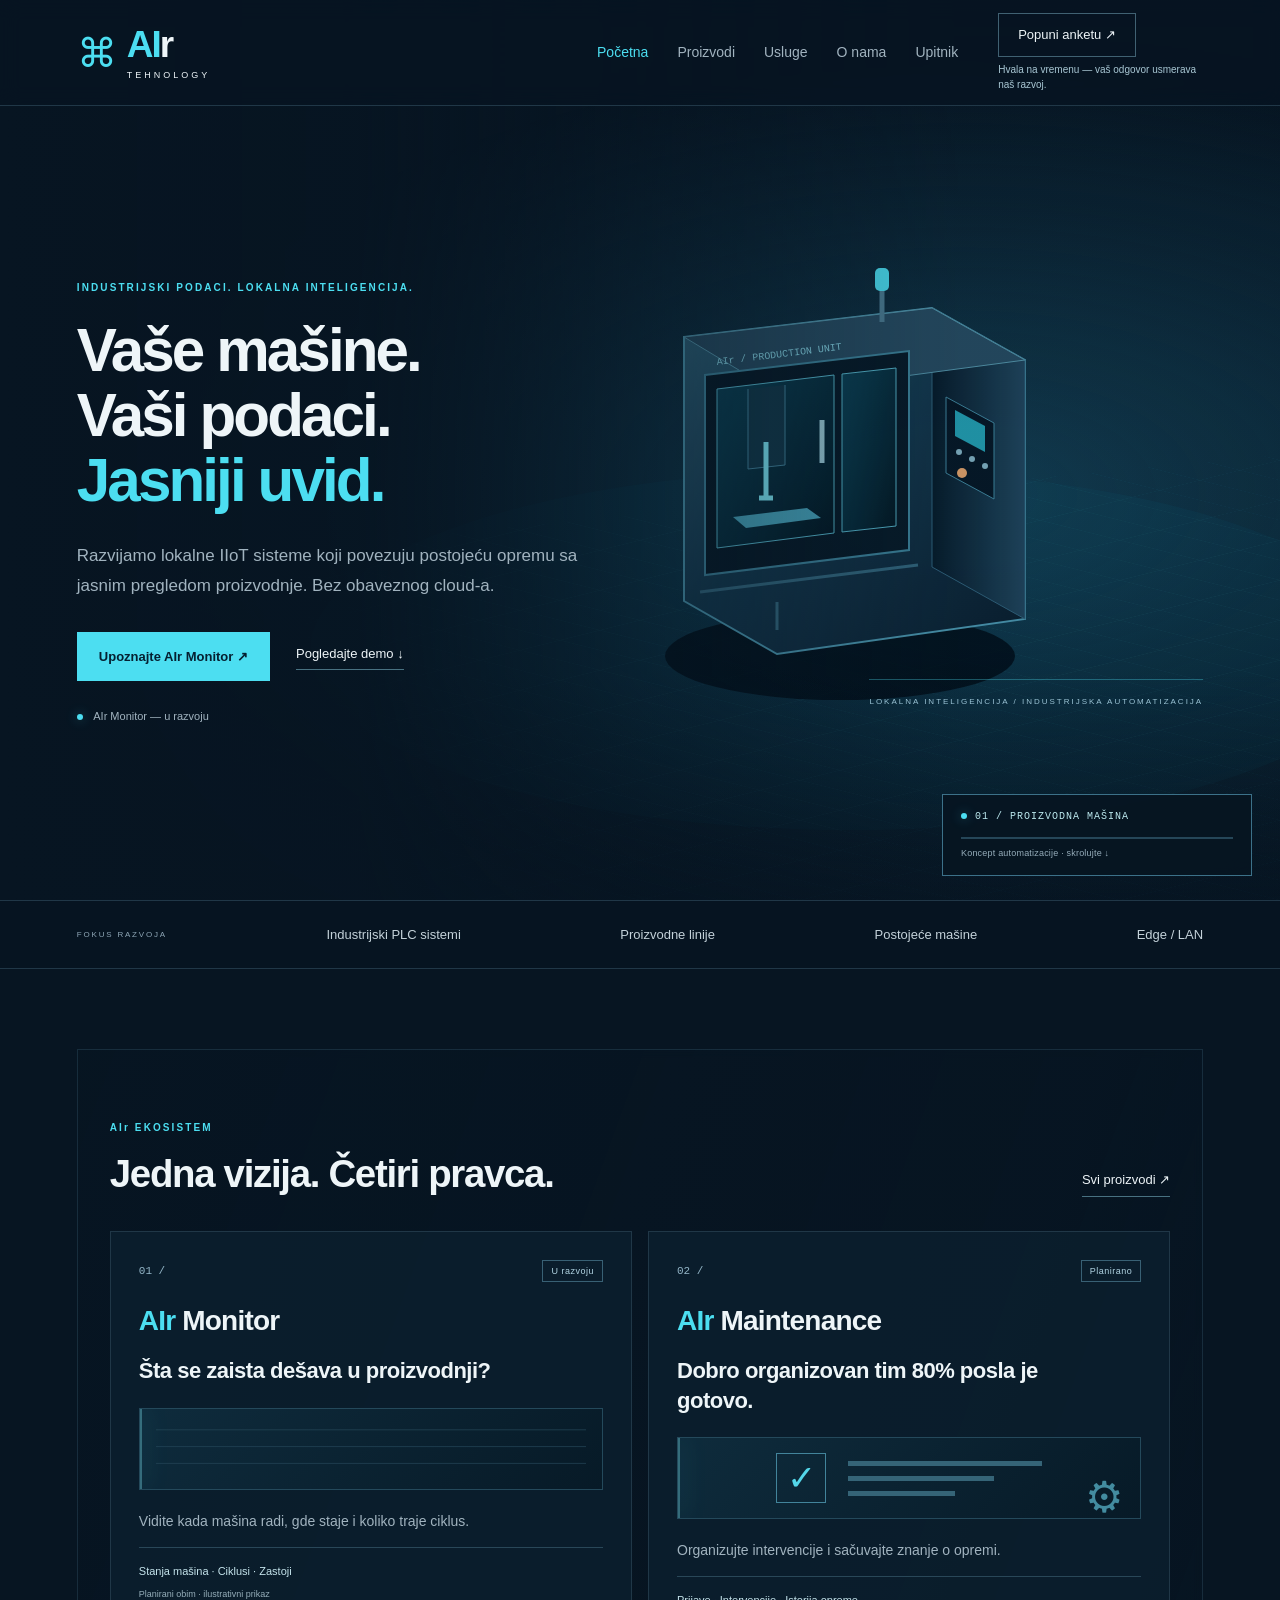
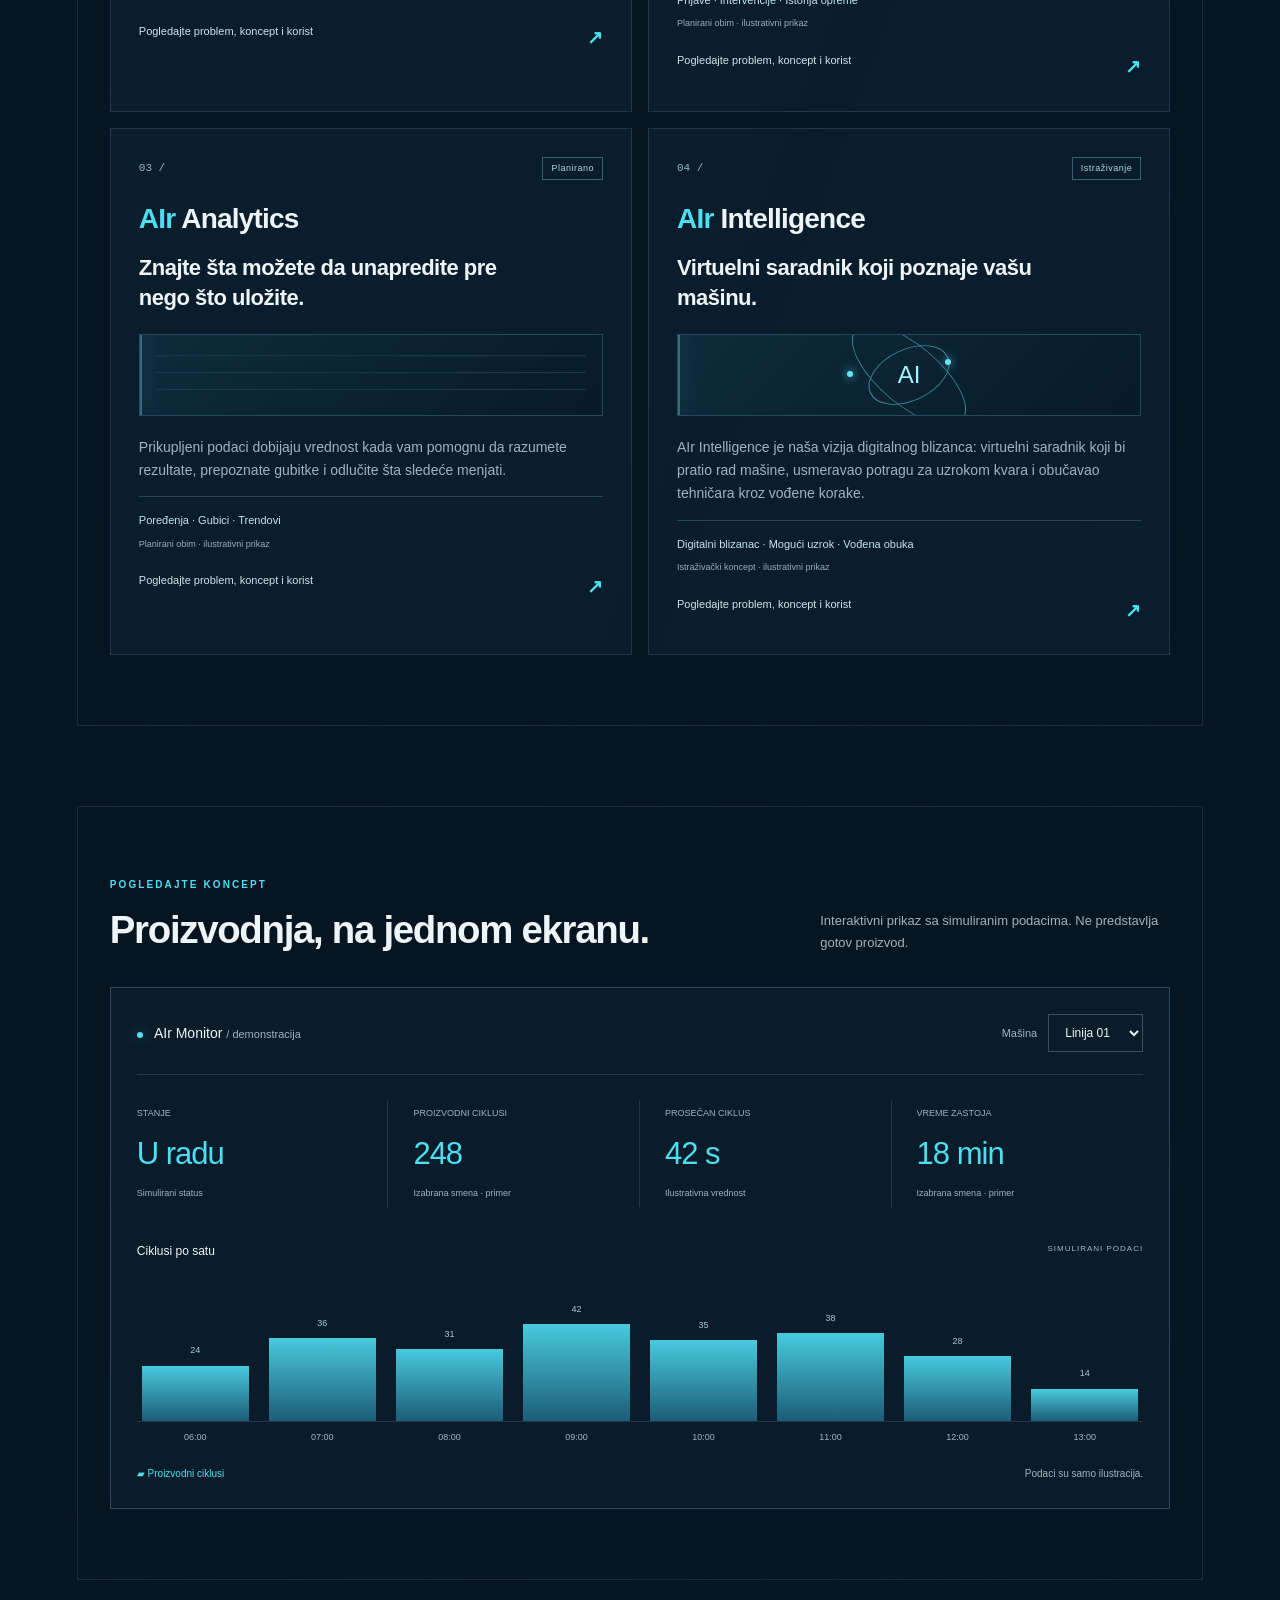
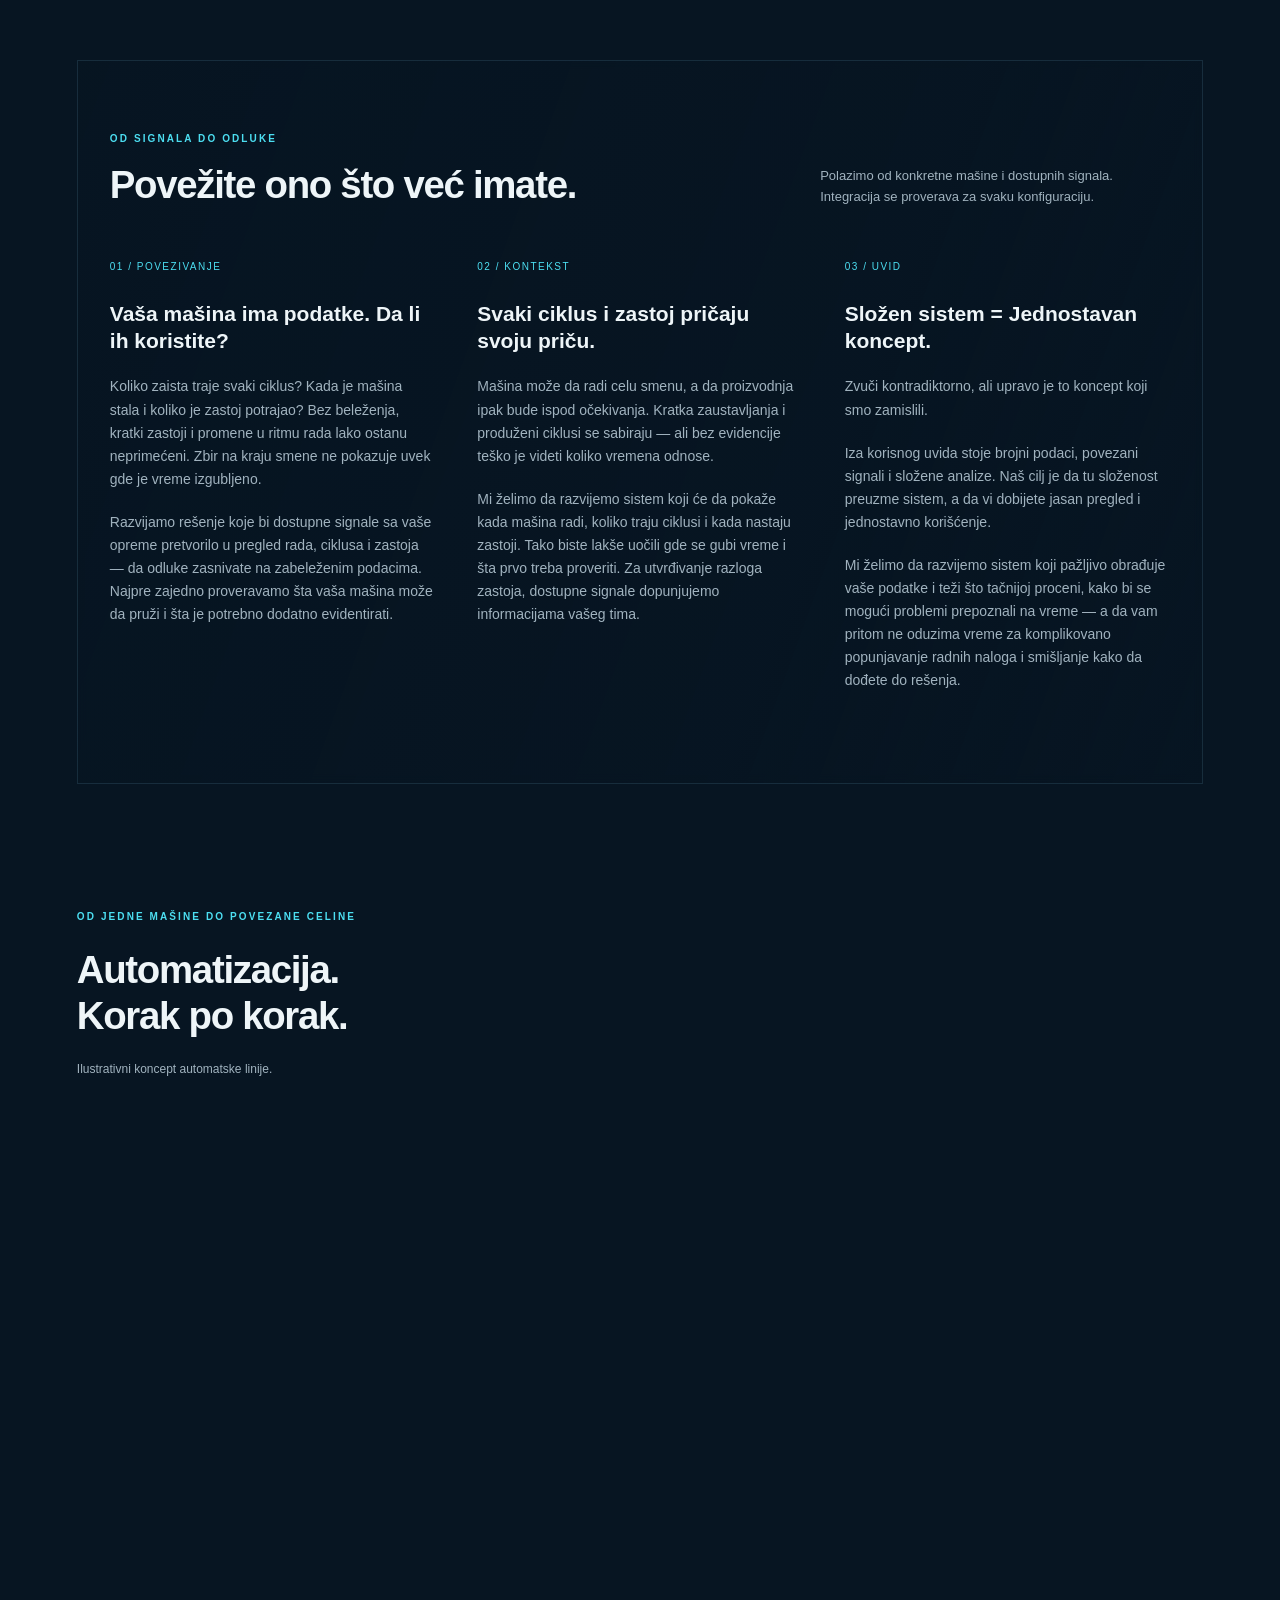
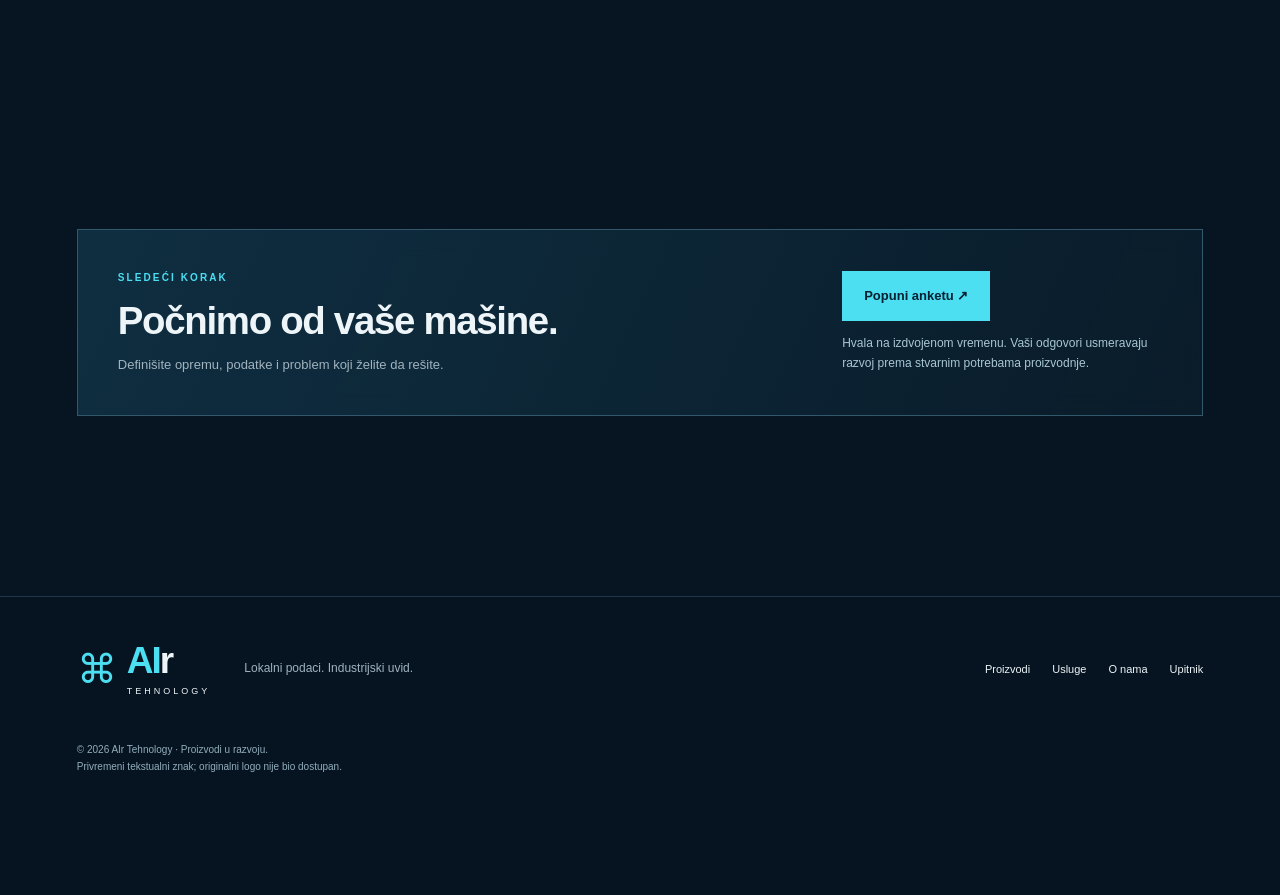
==== commit 520d41d0: "Add files via upload" ====
--- a/index.html
+++ b/index.html
@@ -68,4 +68,4 @@
 </div>
 <div class="factory-status" aria-hidden="true"><span class="dot"></span><span id="factory-stage-label">01 / PROIZVODNA MAŠINA</span><div class="factory-progress"><span></span></div><small>Koncept automatizacije · skrolujte ↓</small></div>
 
-<a class="skip" href="#main">Pređi na sadržaj</a><header><a class="brand" href="index.html" aria-label="AIr Tehnology početna"><span class="brand-symbol">⌘</span><span><b><i>AI</i>r</b><small>TEHNOLOGY</small></span></a><button class="menu-toggle" aria-expanded="false" aria-controls="navigation" aria-label="Otvori navigaciju">☰</button><nav id="navigation" aria-label="Glavna navigacija"><a href="index.html" aria-current="page">Početna</a><a href="proizvodi.html" >Proizvodi</a><a href="usluge.html" >Usluge</a><a href="o-nama.html" >O nama</a><a href="kontakt.html" >Kontakt</a></nav><a class="header-cta" href="kontakt.html">Razgovarajmo ↗</a></header><main id="main"><section class="hero"><div><div class="eyebrow">INDUSTRIJSKI PODACI. LOKALNA INTELIGENCIJA.</div><h1>Vaše mašine.<br>Vaši podaci.<br><em>Jasniji uvid.</em></h1><p class="lead">Razvijamo lokalne IIoT sisteme koji povezuju postojeću opremu sa jasnim pregledom proizvodnje. Bez obaveznog cloud-a.</p><div class="actions"><a class="button" href="air-monitor.html">Upoznajte AIr Monitor ↗</a><a class="text-link" href="#demo">Pogledajte demo ↓</a></div><div class="hero-note"><i class="dot"></i> AIr Monitor — u razvoju</div></div><div class="factory-hero-space"><span>LOKALNA INTELIGENCIJA / INDUSTRIJSKA AUTOMATIZACIJA</span></div></section><div class="tech-strip"><span>FOKUS RAZVOJA</span><b>Industrijski PLC sistemi</b><b>Proizvodne linije</b><b>Postojeće mašine</b><b>Edge / LAN</b></div><section class="section"><div class="section-heading"><div><div class="eyebrow">AIr EKOSISTEM</div><h2>Jedna vizija. Četiri pravca.</h2></div><a class="text-link" href="proizvodi.html">Svi proizvodi ↗</a></div><div class="products"><a class="product benefit-card" href="air-monitor.html"><div class="row"><span class="num">01 /</span><span class="badge">U razvoju</span></div><h3><span>AIr</span> Monitor</h3><h4>Šta se zaista dešava u proizvodnji?</h4><div class="concept-visual visual-monitor mini" aria-hidden="true"><svg viewBox="0 0 440 100" preserveAspectRatio="none"><path d="M0 80H440M0 45H440M0 10H440" stroke="#244658" fill="none"/><path class="signal-line" d="M0 70H40V30H85V70H125V25H170V70H215V35H260V70H305V20H350V70H395V28H440" stroke="currentColor" stroke-width="3" fill="none"/></svg><span class="scan-light"></span></div><p>Vidite kada mašina radi, gde staje i koliko traje ciklus.</p><div class="card-deliverables">Stanja mašina · Ciklusi · Zastoji</div><span class="card-disclaimer">Planirani obim · ilustrativni prikaz</span><span class="more">Pogledajte problem, koncept i korist <b>↗</b></span></a><a class="product benefit-card" href="air-maintenance.html"><div class="row"><span class="num">02 /</span><span class="badge">Planirano</span></div><h3><span>AIr</span> Maintenance</h3><h4>Dobro organizovan tim 80% posla je gotovo.</h4><div class="concept-visual visual-maintenance mini" aria-hidden="true"><span class="task-mark">✓</span><div class="task-lines"><i></i><i></i><i></i></div><span class="gear-mark">⚙</span><span class="scan-light"></span></div><p>Organizujte intervencije i sačuvajte znanje o opremi.</p><div class="card-deliverables">Prijave · Intervencije · Istorija opreme</div><span class="card-disclaimer">Planirani obim · ilustrativni prikaz</span><span class="more">Pogledajte problem, koncept i korist <b>↗</b></span></a><a class="product benefit-card" href="air-analytics.html"><div class="row"><span class="num">03 /</span><span class="badge">Planirano</span></div><h3><span>AIr</span> Analytics</h3><h4>Znajte šta možete da unapredite pre nego što uložite.</h4><div class="concept-visual visual-analytics mini" aria-hidden="true"><svg viewBox="0 0 440 100" preserveAspectRatio="none"><path d="M0 80H440M0 45H440M0 10H440" stroke="#244658" fill="none"/><path class="signal-line" d="M0 85 45 75 80 80 120 52 160 60 205 35 250 45 290 20 340 30 390 12 440 18" stroke="currentColor" stroke-width="3" fill="none"/></svg><span class="scan-light"></span></div><p>Prikupljeni podaci dobijaju vrednost kada vam pomognu da razumete rezultate, prepoznate gubitke i odlučite šta sledeće menjati.</p><div class="card-deliverables">Poređenja · Gubici · Trendovi</div><span class="card-disclaimer">Planirani obim · ilustrativni prikaz</span><span class="more">Pogledajte problem, koncept i korist <b>↗</b></span></a><a class="product benefit-card" href="air-intelligence.html"><div class="row"><span class="num">04 /</span><span class="badge">Istraživanje</span></div><h3><span>AIr</span> Intelligence</h3><h4>Virtuelni saradnik koji poznaje vašu mašinu.</h4><div class="concept-visual visual-intelligence mini" aria-hidden="true"><span class="ai-orbit orbit-one"></span><span class="ai-orbit orbit-two"></span><b class="ai-core">AI</b><i class="ai-node node-one"></i><i class="ai-node node-two"></i><span class="scan-light"></span></div><p>AIr Intelligence je naša vizija digitalnog blizanca: virtuelni saradnik koji bi pratio rad mašine, usmeravao potragu za uzrokom kvara i obučavao tehničara kroz vođene korake.</p><div class="card-deliverables">Digitalni blizanac · Mogući uzrok · Vođena obuka</div><span class="card-disclaimer">Istraživački koncept · ilustrativni prikaz</span><span class="more">Pogledajte problem, koncept i korist <b>↗</b></span></a></div></section><section class="section" id="demo"><div class="section-heading"><div><div class="eyebrow">POGLEDAJTE KONCEPT</div><h2>Proizvodnja, na jednom ekranu.</h2></div><p>Interaktivni prikaz sa simuliranim podacima. Ne predstavlja gotov proizvod.</p></div><div class="dashboard"><div class="dash-head"><div><i class="dot"></i> AIr Monitor <span class="muted">/ demonstracija</span></div><label>Mašina <select id="machine"><option value="0">Linija 01</option><option value="1">Presa 02</option><option value="2">Ćelija 03</option></select></label></div><div class="metrics" aria-live="polite"><div><small>STANJE</small><strong id="state"></strong><span>Simulirani status</span></div><div><small>PROIZVODNI CIKLUSI</small><strong id="cycles"></strong><span>Izabrana smena · primer</span></div><div><small>PROSEČAN CIKLUS</small><strong id="cycle"></strong><span>Ilustrativna vrednost</span></div><div><small>VREME ZASTOJA</small><strong id="stop"></strong><span>Izabrana smena · primer</span></div></div><div class="chart-title">Ciklusi po satu <span>SIMULIRANI PODACI</span></div><div class="bars" id="bars" aria-label="Simulirani ciklusi po satu"></div><div class="legend"><span>▰ Proizvodni ciklusi</span><span>Podaci su samo ilustracija.</span></div></div></section><section class="section"><div class="section-heading"><div><div class="eyebrow">OD SIGNALA DO ODLUKE</div><h2>Povežite ono što već imate.</h2></div><p>Polazimo od konkretne mašine i dostupnih signala. Integracija se proverava za svaku konfiguraciju.</p></div><div class="steps"><article><span>01 / POVEZIVANJE</span><h3>Vaša mašina ima podatke. Da li ih koristite?</h3><p>Koliko zaista traje svaki ciklus? Kada je mašina stala i koliko je zastoj potrajao? Bez beleženja, kratki zastoji i promene u ritmu rada lako ostanu neprimećeni. Zbir na kraju smene ne pokazuje uvek gde je vreme izgubljeno.</p><p>Razvijamo rešenje koje bi dostupne signale sa vaše opreme pretvorilo u pregled rada, ciklusa i zastoja — da odluke zasnivate na zabeleženim podacima. Najpre zajedno proveravamo šta vaša mašina može da pruži i šta je potrebno dodatno evidentirati.</p></article><article><span>02 / KONTEKST</span><h3>Svaki ciklus i zastoj pričaju svoju priču.</h3><p>Mašina može da radi celu smenu, a da proizvodnja ipak bude ispod očekivanja. Kratka zaustavljanja i produženi ciklusi se sabiraju — ali bez evidencije teško je videti koliko vremena odnose.</p><p>Mi želimo da razvijemo sistem koji će da pokaže kada mašina radi, koliko traju ciklusi i kada nastaju zastoji. Tako biste lakše uočili gde se gubi vreme i šta prvo treba proveriti. Za utvrđivanje razloga zastoja, dostupne signale dopunjujemo informacijama vašeg tima.</p></article><article><span>03 / UVID</span><h3>Složen sistem = Jednostavan koncept.</h3><p>Zvuči kontradiktorno, ali upravo je to koncept koji smo zamislili.</p><p>Iza korisnog uvida stoje brojni podaci, povezani signali i složene analize. Naš cilj je da tu složenost preuzme sistem, a da vi dobijete jasan pregled i jednostavno korišćenje.</p><p>Mi želimo da razvijemo sistem koji pažljivo obrađuje vaše podatke i teži što tačnijoj proceni, kako bi se mogući problemi prepoznali na vreme — a da vam pritom ne oduzima vreme za komplikovano popunjavanje radnih naloga i smišljanje kako da dođete do rešenja.</p></article></div></section><section class="factory-finale"><div class="eyebrow">OD JEDNE MAŠINE DO POVEZANE CELINE</div><h2>Automatizacija.<br>Korak po korak.</h2><p>Ilustrativni koncept automatske linije.</p></section><section class="cta"><div><div class="eyebrow">SLEDEĆI KORAK</div><h2>Počnimo od vaše mašine.</h2><p>Definišite opremu, podatke i problem koji želite da rešite.</p></div><a class="button" href="kontakt.html">Pripremite upit ↗</a></section></main><footer><a class="brand" href="index.html"><span class="brand-symbol">⌘</span><span><b><i>AI</i>r</b><small>TEHNOLOGY</small></span></a><p>Lokalni podaci. Industrijski uvid.</p><div><a href="proizvodi.html">Proizvodi</a><a href="usluge.html">Usluge</a><a href="o-nama.html">O nama</a><a href="kontakt.html">Kontakt</a></div><small>© 2026 AIr Tehnology · Proizvodi u razvoju.<br>Privremeni tekstualni znak; originalni logo nije bio dostupan.</small></footer></body></html>+<a class="skip" href="#main">Pređi na sadržaj</a><header><a class="brand" href="index.html" aria-label="AIr Tehnology početna"><span class="brand-symbol">⌘</span><span><b><i>AI</i>r</b><small>TEHNOLOGY</small></span></a><button class="menu-toggle" aria-expanded="false" aria-controls="navigation" aria-label="Otvori navigaciju">☰</button><nav id="navigation" aria-label="Glavna navigacija"><a href="index.html" aria-current="page">Početna</a><a href="proizvodi.html" >Proizvodi</a><a href="usluge.html" >Usluge</a><a href="o-nama.html" >O nama</a><a href="upitnik.html" >Upitnik</a></nav><div class="survey-invite header-survey-invite"><a class="header-cta" href="upitnik.html">Popuni anketu ↗</a><span class="survey-invite-thanks">Hvala na vremenu — vaš odgovor usmerava naš razvoj.</span></div></header><main id="main"><section class="hero"><div><div class="eyebrow">INDUSTRIJSKI PODACI. LOKALNA INTELIGENCIJA.</div><h1>Vaše mašine.<br>Vaši podaci.<br><em>Jasniji uvid.</em></h1><p class="lead">Razvijamo lokalne IIoT sisteme koji povezuju postojeću opremu sa jasnim pregledom proizvodnje. Bez obaveznog cloud-a.</p><div class="actions"><a class="button" href="air-monitor.html">Upoznajte AIr Monitor ↗</a><a class="text-link" href="#demo">Pogledajte demo ↓</a></div><div class="hero-note"><i class="dot"></i> AIr Monitor — u razvoju</div></div><div class="factory-hero-space"><span>LOKALNA INTELIGENCIJA / INDUSTRIJSKA AUTOMATIZACIJA</span></div></section><div class="tech-strip"><span>FOKUS RAZVOJA</span><b>Industrijski PLC sistemi</b><b>Proizvodne linije</b><b>Postojeće mašine</b><b>Edge / LAN</b></div><section class="section"><div class="section-heading"><div><div class="eyebrow">AIr EKOSISTEM</div><h2>Jedna vizija. Četiri pravca.</h2></div><a class="text-link" href="proizvodi.html">Svi proizvodi ↗</a></div><div class="products"><a class="product benefit-card" href="air-monitor.html"><div class="row"><span class="num">01 /</span><span class="badge">U razvoju</span></div><h3><span>AIr</span> Monitor</h3><h4>Šta se zaista dešava u proizvodnji?</h4><div class="concept-visual visual-monitor mini" aria-hidden="true"><svg viewBox="0 0 440 100" preserveAspectRatio="none"><path d="M0 80H440M0 45H440M0 10H440" stroke="#244658" fill="none"/><path class="signal-line" d="M0 70H40V30H85V70H125V25H170V70H215V35H260V70H305V20H350V70H395V28H440" stroke="currentColor" stroke-width="3" fill="none"/></svg><span class="scan-light"></span></div><p>Vidite kada mašina radi, gde staje i koliko traje ciklus.</p><div class="card-deliverables">Stanja mašina · Ciklusi · Zastoji</div><span class="card-disclaimer">Planirani obim · ilustrativni prikaz</span><span class="more">Pogledajte problem, koncept i korist <b>↗</b></span></a><a class="product benefit-card" href="air-maintenance.html"><div class="row"><span class="num">02 /</span><span class="badge">Planirano</span></div><h3><span>AIr</span> Maintenance</h3><h4>Dobro organizovan tim 80% posla je gotovo.</h4><div class="concept-visual visual-maintenance mini" aria-hidden="true"><span class="task-mark">✓</span><div class="task-lines"><i></i><i></i><i></i></div><span class="gear-mark">⚙</span><span class="scan-light"></span></div><p>Organizujte intervencije i sačuvajte znanje o opremi.</p><div class="card-deliverables">Prijave · Intervencije · Istorija opreme</div><span class="card-disclaimer">Planirani obim · ilustrativni prikaz</span><span class="more">Pogledajte problem, koncept i korist <b>↗</b></span></a><a class="product benefit-card" href="air-analytics.html"><div class="row"><span class="num">03 /</span><span class="badge">Planirano</span></div><h3><span>AIr</span> Analytics</h3><h4>Znajte šta možete da unapredite pre nego što uložite.</h4><div class="concept-visual visual-analytics mini" aria-hidden="true"><svg viewBox="0 0 440 100" preserveAspectRatio="none"><path d="M0 80H440M0 45H440M0 10H440" stroke="#244658" fill="none"/><path class="signal-line" d="M0 85 45 75 80 80 120 52 160 60 205 35 250 45 290 20 340 30 390 12 440 18" stroke="currentColor" stroke-width="3" fill="none"/></svg><span class="scan-light"></span></div><p>Prikupljeni podaci dobijaju vrednost kada vam pomognu da razumete rezultate, prepoznate gubitke i odlučite šta sledeće menjati.</p><div class="card-deliverables">Poređenja · Gubici · Trendovi</div><span class="card-disclaimer">Planirani obim · ilustrativni prikaz</span><span class="more">Pogledajte problem, koncept i korist <b>↗</b></span></a><a class="product benefit-card" href="air-intelligence.html"><div class="row"><span class="num">04 /</span><span class="badge">Istraživanje</span></div><h3><span>AIr</span> Intelligence</h3><h4>Virtuelni saradnik koji poznaje vašu mašinu.</h4><div class="concept-visual visual-intelligence mini" aria-hidden="true"><span class="ai-orbit orbit-one"></span><span class="ai-orbit orbit-two"></span><b class="ai-core">AI</b><i class="ai-node node-one"></i><i class="ai-node node-two"></i><span class="scan-light"></span></div><p>AIr Intelligence je naša vizija digitalnog blizanca: virtuelni saradnik koji bi pratio rad mašine, usmeravao potragu za uzrokom kvara i obučavao tehničara kroz vođene korake.</p><div class="card-deliverables">Digitalni blizanac · Mogući uzrok · Vođena obuka</div><span class="card-disclaimer">Istraživački koncept · ilustrativni prikaz</span><span class="more">Pogledajte problem, koncept i korist <b>↗</b></span></a></div></section><section class="section" id="demo"><div class="section-heading"><div><div class="eyebrow">POGLEDAJTE KONCEPT</div><h2>Proizvodnja, na jednom ekranu.</h2></div><p>Interaktivni prikaz sa simuliranim podacima. Ne predstavlja gotov proizvod.</p></div><div class="dashboard"><div class="dash-head"><div><i class="dot"></i> AIr Monitor <span class="muted">/ demonstracija</span></div><label>Mašina <select id="machine"><option value="0">Linija 01</option><option value="1">Presa 02</option><option value="2">Ćelija 03</option></select></label></div><div class="metrics" aria-live="polite"><div><small>STANJE</small><strong id="state"></strong><span>Simulirani status</span></div><div><small>PROIZVODNI CIKLUSI</small><strong id="cycles"></strong><span>Izabrana smena · primer</span></div><div><small>PROSEČAN CIKLUS</small><strong id="cycle"></strong><span>Ilustrativna vrednost</span></div><div><small>VREME ZASTOJA</small><strong id="stop"></strong><span>Izabrana smena · primer</span></div></div><div class="chart-title">Ciklusi po satu <span>SIMULIRANI PODACI</span></div><div class="bars" id="bars" aria-label="Simulirani ciklusi po satu"></div><div class="legend"><span>▰ Proizvodni ciklusi</span><span>Podaci su samo ilustracija.</span></div></div></section><section class="section"><div class="section-heading"><div><div class="eyebrow">OD SIGNALA DO ODLUKE</div><h2>Povežite ono što već imate.</h2></div><p>Polazimo od konkretne mašine i dostupnih signala. Integracija se proverava za svaku konfiguraciju.</p></div><div class="steps"><article><span>01 / POVEZIVANJE</span><h3>Vaša mašina ima podatke. Da li ih koristite?</h3><p>Koliko zaista traje svaki ciklus? Kada je mašina stala i koliko je zastoj potrajao? Bez beleženja, kratki zastoji i promene u ritmu rada lako ostanu neprimećeni. Zbir na kraju smene ne pokazuje uvek gde je vreme izgubljeno.</p><p>Razvijamo rešenje koje bi dostupne signale sa vaše opreme pretvorilo u pregled rada, ciklusa i zastoja — da odluke zasnivate na zabeleženim podacima. Najpre zajedno proveravamo šta vaša mašina može da pruži i šta je potrebno dodatno evidentirati.</p></article><article><span>02 / KONTEKST</span><h3>Svaki ciklus i zastoj pričaju svoju priču.</h3><p>Mašina može da radi celu smenu, a da proizvodnja ipak bude ispod očekivanja. Kratka zaustavljanja i produženi ciklusi se sabiraju — ali bez evidencije teško je videti koliko vremena odnose.</p><p>Mi želimo da razvijemo sistem koji će da pokaže kada mašina radi, koliko traju ciklusi i kada nastaju zastoji. Tako biste lakše uočili gde se gubi vreme i šta prvo treba proveriti. Za utvrđivanje razloga zastoja, dostupne signale dopunjujemo informacijama vašeg tima.</p></article><article><span>03 / UVID</span><h3>Složen sistem = Jednostavan koncept.</h3><p>Zvuči kontradiktorno, ali upravo je to koncept koji smo zamislili.</p><p>Iza korisnog uvida stoje brojni podaci, povezani signali i složene analize. Naš cilj je da tu složenost preuzme sistem, a da vi dobijete jasan pregled i jednostavno korišćenje.</p><p>Mi želimo da razvijemo sistem koji pažljivo obrađuje vaše podatke i teži što tačnijoj proceni, kako bi se mogući problemi prepoznali na vreme — a da vam pritom ne oduzima vreme za komplikovano popunjavanje radnih naloga i smišljanje kako da dođete do rešenja.</p></article></div></section><section class="factory-finale"><div class="eyebrow">OD JEDNE MAŠINE DO POVEZANE CELINE</div><h2>Automatizacija.<br>Korak po korak.</h2><p>Ilustrativni koncept automatske linije.</p></section><section class="cta"><div><div class="eyebrow">SLEDEĆI KORAK</div><h2>Počnimo od vaše mašine.</h2><p>Definišite opremu, podatke i problem koji želite da rešite.</p></div><div class="survey-invite"><a class="button" href="upitnik.html">Popuni anketu ↗</a><p class="survey-invite-thanks">Hvala na izdvojenom vremenu. Vaši odgovori usmeravaju razvoj prema stvarnim potrebama proizvodnje.</p></div></section></main><footer><a class="brand" href="index.html"><span class="brand-symbol">⌘</span><span><b><i>AI</i>r</b><small>TEHNOLOGY</small></span></a><p>Lokalni podaci. Industrijski uvid.</p><div><a href="proizvodi.html">Proizvodi</a><a href="usluge.html">Usluge</a><a href="o-nama.html">O nama</a><a href="upitnik.html">Upitnik</a></div><small>© 2026 AIr Tehnology · Proizvodi u razvoju.<br>Privremeni tekstualni znak; originalni logo nije bio dostupan.</small></footer></body></html>
--- a/style.css
+++ b/style.css
@@ -175,3 +175,11 @@
 /* Decorative halos must not widen the page. */
 body{overflow-x:clip}
 
+
+.survey-invite{display:flex;flex-direction:column;align-items:flex-start;gap:12px;max-width:320px;flex-shrink:0}
+.survey-invite .survey-invite-thanks{font-size:12px;line-height:1.7;color:#a9c7d4;margin:0}
+.header-survey-invite{max-width:205px;gap:5px}
+.header-survey-invite .survey-invite-thanks{font-size:10px;line-height:1.5}
+.cta .survey-invite .button{margin-top:0}
+@media(max-width:1000px){.header-survey-invite{display:none}}
+@media(max-width:900px){.cta .survey-invite{margin-top:24px;max-width:100%;width:100%}.cta .survey-invite .button{width:100%}.survey-invite .survey-invite-thanks{font-size:13px}}
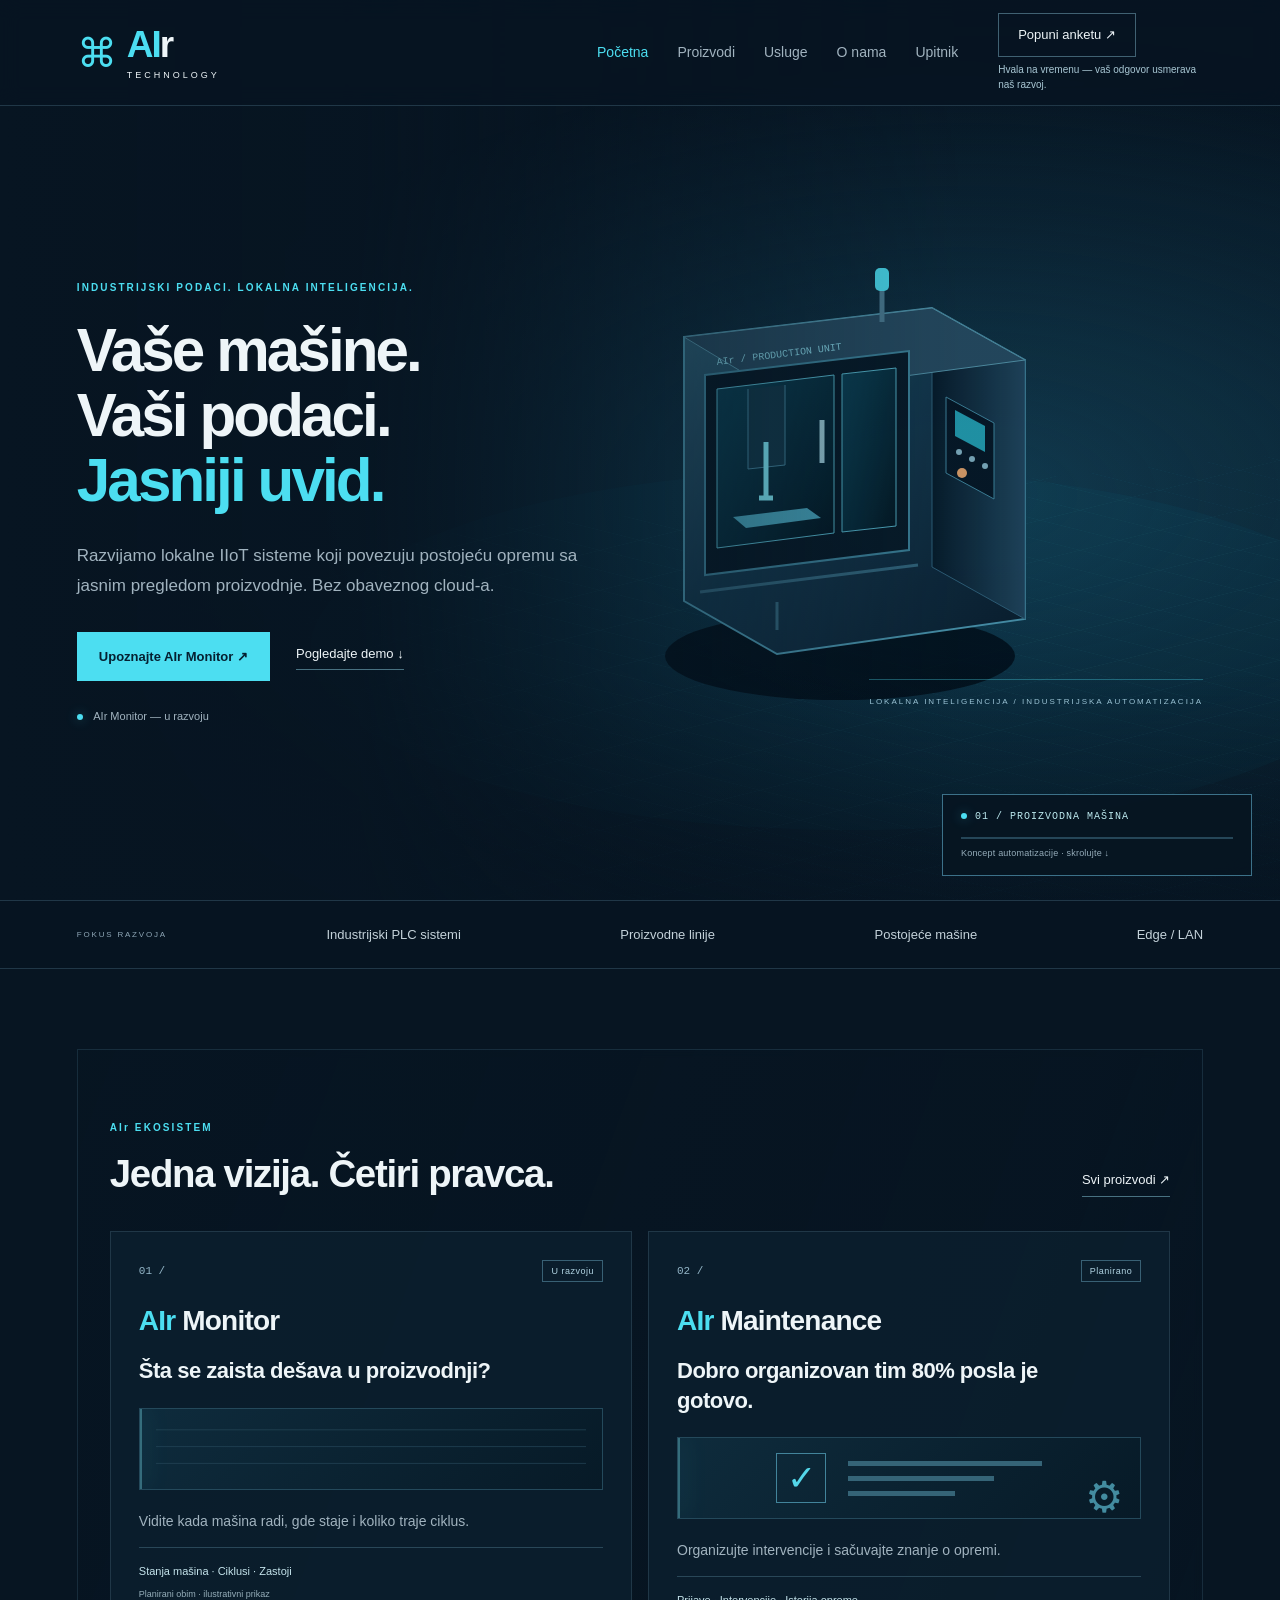
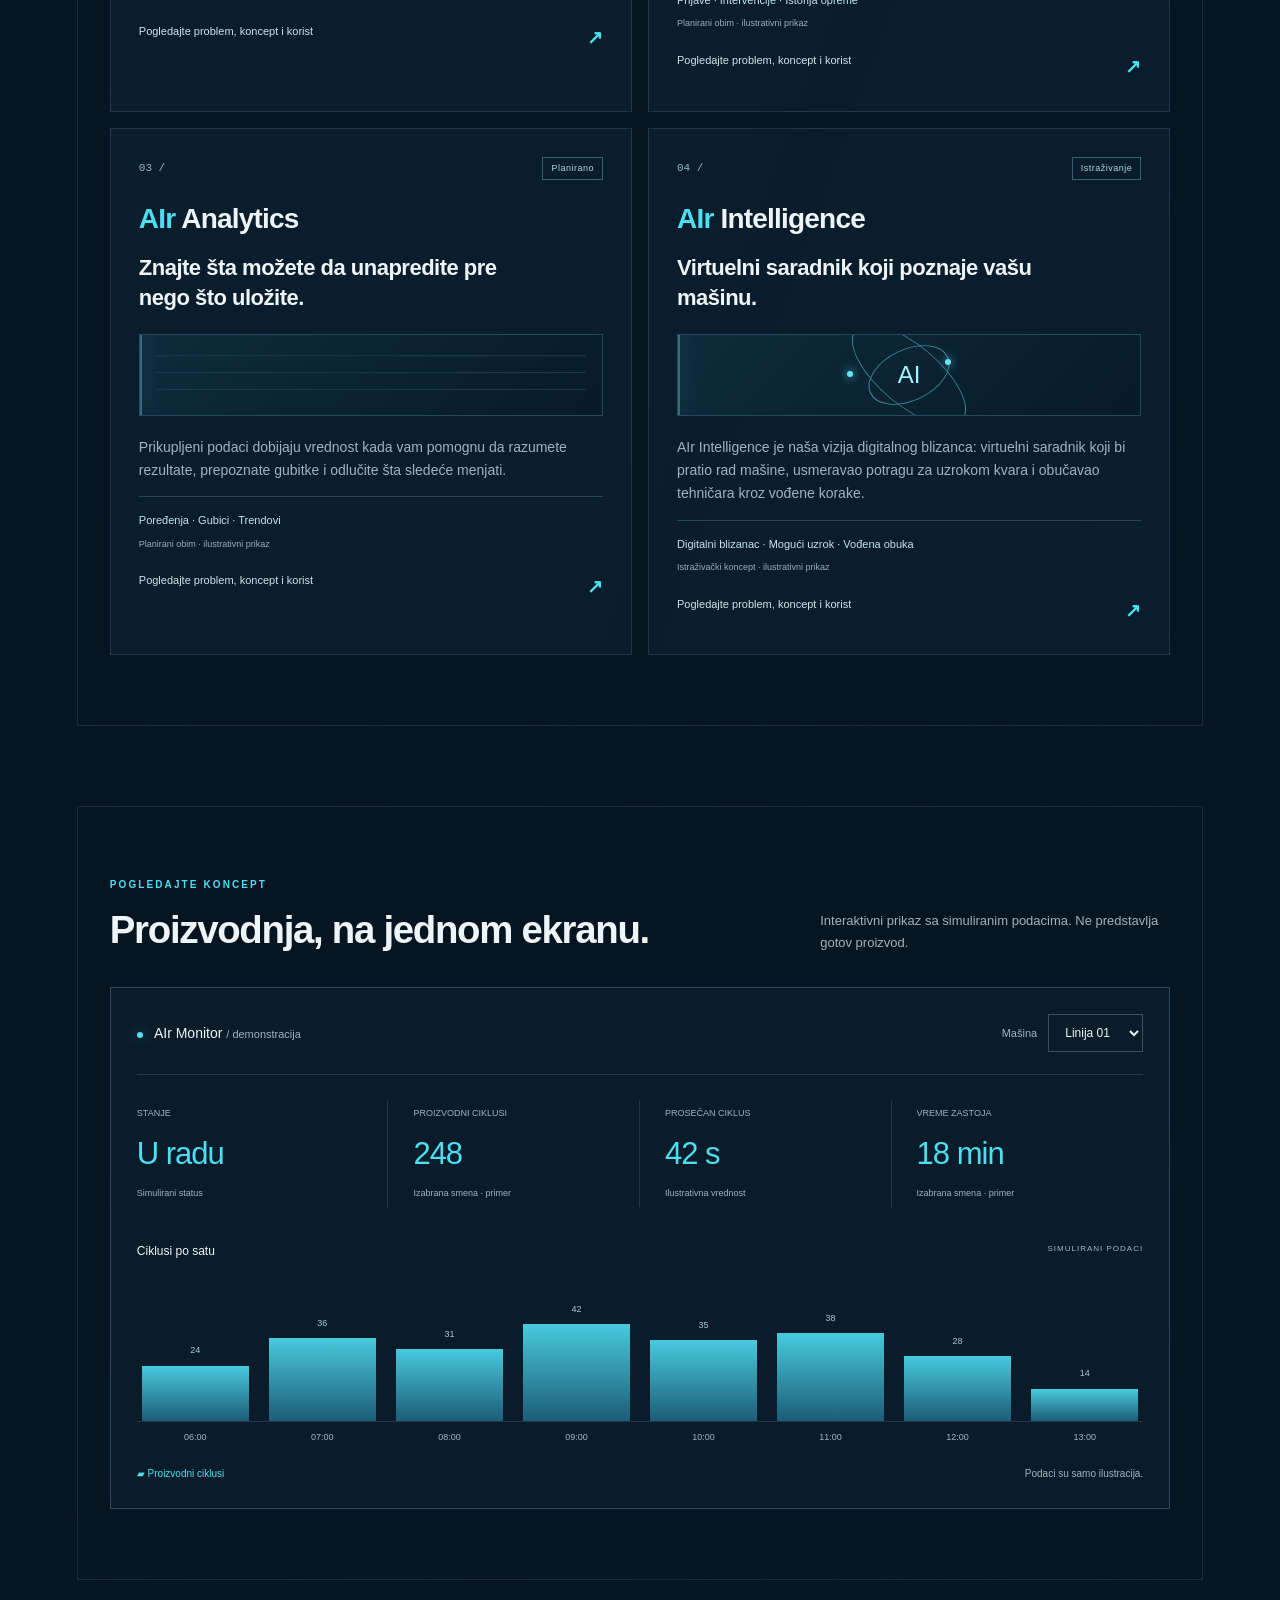
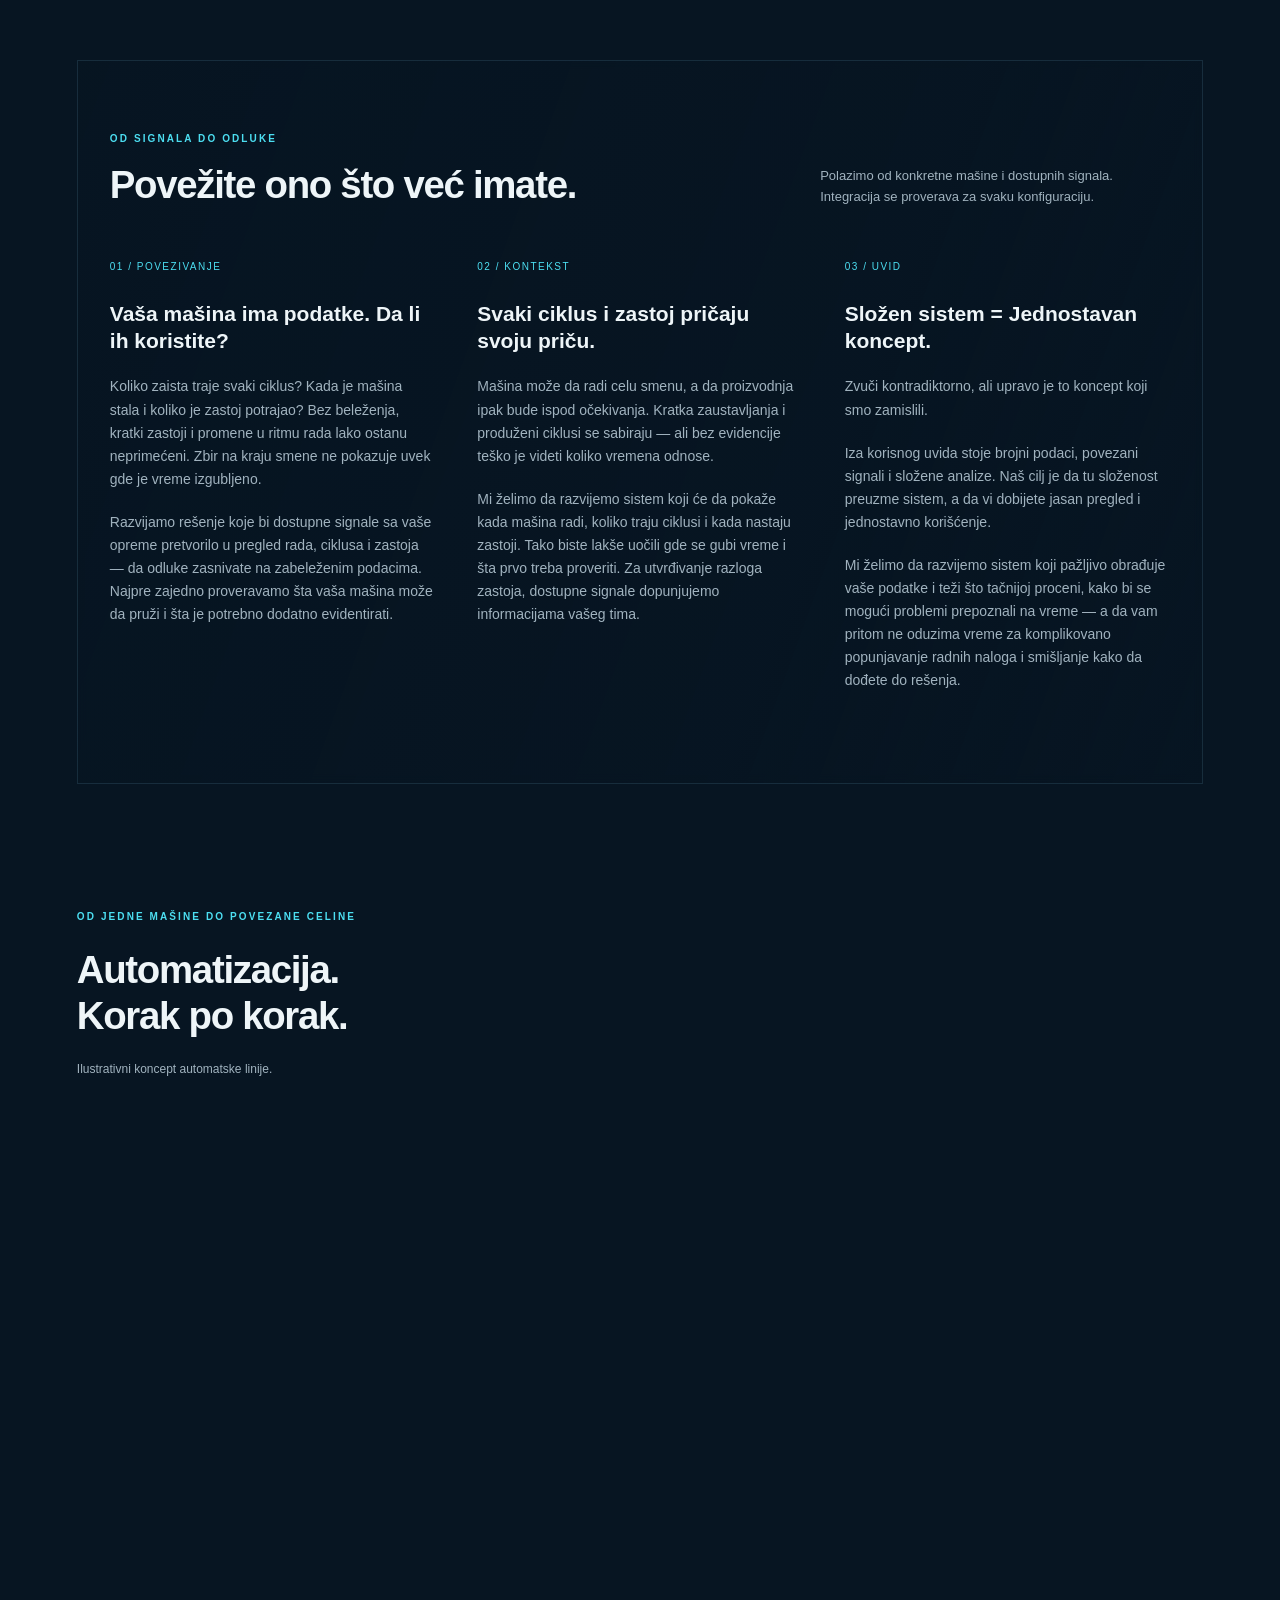
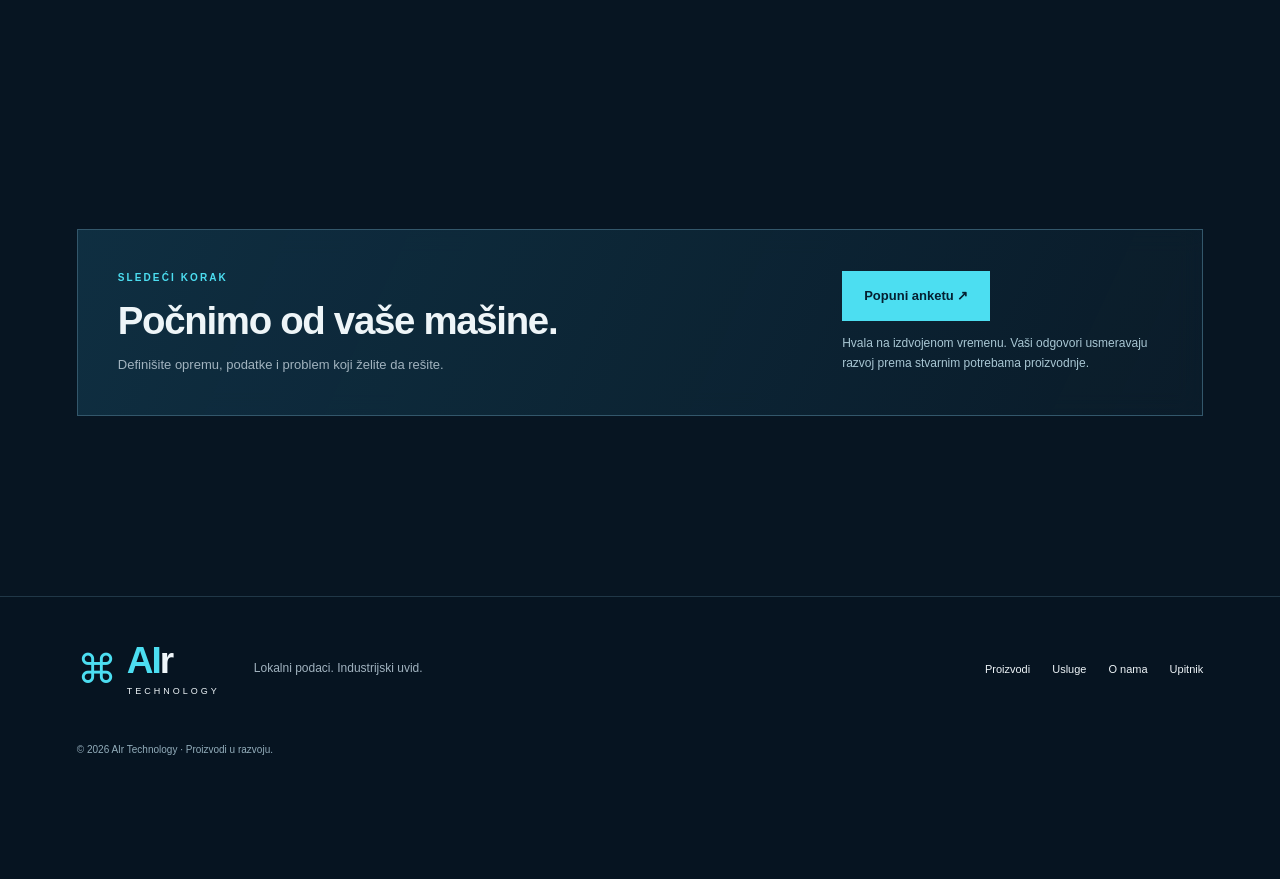
==== commit 8d5440cb: "Add files via upload" ====
--- a/index.html
+++ b/index.html
@@ -1,4 +1,4 @@
-<!doctype html><html lang="sr-Latn"><head><meta charset="utf-8"><meta name="viewport" content="width=device-width,initial-scale=1"><meta name="description" content="AIr Tehnology — lokalni IIoT sistemi u razvoju za industrijske mašine i proizvodne linije. Integracija prema zahtevima pogona. Bez obaveznog cloud-a."><meta name="theme-color" content="#071522"><title>Lokalna inteligencija za industriju | AIr Tehnology</title><link rel="stylesheet" href="style.css"><link rel="stylesheet" href="module-themes.css"><script src="app.js" defer></script></head><body data-module="" class="factory-home"><div class="factory-background" aria-hidden="true">
+<!doctype html><html lang="sr-Latn"><head><meta charset="utf-8"><meta name="viewport" content="width=device-width,initial-scale=1"><meta name="description" content="AIr Technology — lokalni IIoT sistemi u razvoju za industrijske mašine i proizvodne linije. Integracija prema zahtevima pogona. Bez obaveznog cloud-a."><meta name="theme-color" content="#071522"><title>Lokalna inteligencija za industriju | AIr Technology</title><link rel="stylesheet" href="style.css"><link rel="stylesheet" href="module-themes.css"><script src="app.js" defer></script></head><body data-module="" class="factory-home"><div class="factory-background" aria-hidden="true">
 <svg class="factory-svg" viewBox="0 0 1600 900" preserveAspectRatio="xMidYMid slice">
 <defs>
  <linearGradient id="steel" x2="1" y2="1"><stop stop-color="#32647b"/><stop offset=".45" stop-color="#15394f"/><stop offset="1" stop-color="#0a1d2d"/></linearGradient>
@@ -68,4 +68,4 @@
 </div>
 <div class="factory-status" aria-hidden="true"><span class="dot"></span><span id="factory-stage-label">01 / PROIZVODNA MAŠINA</span><div class="factory-progress"><span></span></div><small>Koncept automatizacije · skrolujte ↓</small></div>
 
-<a class="skip" href="#main">Pređi na sadržaj</a><header><a class="brand" href="index.html" aria-label="AIr Tehnology početna"><span class="brand-symbol">⌘</span><span><b><i>AI</i>r</b><small>TEHNOLOGY</small></span></a><button class="menu-toggle" aria-expanded="false" aria-controls="navigation" aria-label="Otvori navigaciju">☰</button><nav id="navigation" aria-label="Glavna navigacija"><a href="index.html" aria-current="page">Početna</a><a href="proizvodi.html" >Proizvodi</a><a href="usluge.html" >Usluge</a><a href="o-nama.html" >O nama</a><a href="upitnik.html" >Upitnik</a></nav><div class="survey-invite header-survey-invite"><a class="header-cta" href="upitnik.html">Popuni anketu ↗</a><span class="survey-invite-thanks">Hvala na vremenu — vaš odgovor usmerava naš razvoj.</span></div></header><main id="main"><section class="hero"><div><div class="eyebrow">INDUSTRIJSKI PODACI. LOKALNA INTELIGENCIJA.</div><h1>Vaše mašine.<br>Vaši podaci.<br><em>Jasniji uvid.</em></h1><p class="lead">Razvijamo lokalne IIoT sisteme koji povezuju postojeću opremu sa jasnim pregledom proizvodnje. Bez obaveznog cloud-a.</p><div class="actions"><a class="button" href="air-monitor.html">Upoznajte AIr Monitor ↗</a><a class="text-link" href="#demo">Pogledajte demo ↓</a></div><div class="hero-note"><i class="dot"></i> AIr Monitor — u razvoju</div></div><div class="factory-hero-space"><span>LOKALNA INTELIGENCIJA / INDUSTRIJSKA AUTOMATIZACIJA</span></div></section><div class="tech-strip"><span>FOKUS RAZVOJA</span><b>Industrijski PLC sistemi</b><b>Proizvodne linije</b><b>Postojeće mašine</b><b>Edge / LAN</b></div><section class="section"><div class="section-heading"><div><div class="eyebrow">AIr EKOSISTEM</div><h2>Jedna vizija. Četiri pravca.</h2></div><a class="text-link" href="proizvodi.html">Svi proizvodi ↗</a></div><div class="products"><a class="product benefit-card" href="air-monitor.html"><div class="row"><span class="num">01 /</span><span class="badge">U razvoju</span></div><h3><span>AIr</span> Monitor</h3><h4>Šta se zaista dešava u proizvodnji?</h4><div class="concept-visual visual-monitor mini" aria-hidden="true"><svg viewBox="0 0 440 100" preserveAspectRatio="none"><path d="M0 80H440M0 45H440M0 10H440" stroke="#244658" fill="none"/><path class="signal-line" d="M0 70H40V30H85V70H125V25H170V70H215V35H260V70H305V20H350V70H395V28H440" stroke="currentColor" stroke-width="3" fill="none"/></svg><span class="scan-light"></span></div><p>Vidite kada mašina radi, gde staje i koliko traje ciklus.</p><div class="card-deliverables">Stanja mašina · Ciklusi · Zastoji</div><span class="card-disclaimer">Planirani obim · ilustrativni prikaz</span><span class="more">Pogledajte problem, koncept i korist <b>↗</b></span></a><a class="product benefit-card" href="air-maintenance.html"><div class="row"><span class="num">02 /</span><span class="badge">Planirano</span></div><h3><span>AIr</span> Maintenance</h3><h4>Dobro organizovan tim 80% posla je gotovo.</h4><div class="concept-visual visual-maintenance mini" aria-hidden="true"><span class="task-mark">✓</span><div class="task-lines"><i></i><i></i><i></i></div><span class="gear-mark">⚙</span><span class="scan-light"></span></div><p>Organizujte intervencije i sačuvajte znanje o opremi.</p><div class="card-deliverables">Prijave · Intervencije · Istorija opreme</div><span class="card-disclaimer">Planirani obim · ilustrativni prikaz</span><span class="more">Pogledajte problem, koncept i korist <b>↗</b></span></a><a class="product benefit-card" href="air-analytics.html"><div class="row"><span class="num">03 /</span><span class="badge">Planirano</span></div><h3><span>AIr</span> Analytics</h3><h4>Znajte šta možete da unapredite pre nego što uložite.</h4><div class="concept-visual visual-analytics mini" aria-hidden="true"><svg viewBox="0 0 440 100" preserveAspectRatio="none"><path d="M0 80H440M0 45H440M0 10H440" stroke="#244658" fill="none"/><path class="signal-line" d="M0 85 45 75 80 80 120 52 160 60 205 35 250 45 290 20 340 30 390 12 440 18" stroke="currentColor" stroke-width="3" fill="none"/></svg><span class="scan-light"></span></div><p>Prikupljeni podaci dobijaju vrednost kada vam pomognu da razumete rezultate, prepoznate gubitke i odlučite šta sledeće menjati.</p><div class="card-deliverables">Poređenja · Gubici · Trendovi</div><span class="card-disclaimer">Planirani obim · ilustrativni prikaz</span><span class="more">Pogledajte problem, koncept i korist <b>↗</b></span></a><a class="product benefit-card" href="air-intelligence.html"><div class="row"><span class="num">04 /</span><span class="badge">Istraživanje</span></div><h3><span>AIr</span> Intelligence</h3><h4>Virtuelni saradnik koji poznaje vašu mašinu.</h4><div class="concept-visual visual-intelligence mini" aria-hidden="true"><span class="ai-orbit orbit-one"></span><span class="ai-orbit orbit-two"></span><b class="ai-core">AI</b><i class="ai-node node-one"></i><i class="ai-node node-two"></i><span class="scan-light"></span></div><p>AIr Intelligence je naša vizija digitalnog blizanca: virtuelni saradnik koji bi pratio rad mašine, usmeravao potragu za uzrokom kvara i obučavao tehničara kroz vođene korake.</p><div class="card-deliverables">Digitalni blizanac · Mogući uzrok · Vođena obuka</div><span class="card-disclaimer">Istraživački koncept · ilustrativni prikaz</span><span class="more">Pogledajte problem, koncept i korist <b>↗</b></span></a></div></section><section class="section" id="demo"><div class="section-heading"><div><div class="eyebrow">POGLEDAJTE KONCEPT</div><h2>Proizvodnja, na jednom ekranu.</h2></div><p>Interaktivni prikaz sa simuliranim podacima. Ne predstavlja gotov proizvod.</p></div><div class="dashboard"><div class="dash-head"><div><i class="dot"></i> AIr Monitor <span class="muted">/ demonstracija</span></div><label>Mašina <select id="machine"><option value="0">Linija 01</option><option value="1">Presa 02</option><option value="2">Ćelija 03</option></select></label></div><div class="metrics" aria-live="polite"><div><small>STANJE</small><strong id="state"></strong><span>Simulirani status</span></div><div><small>PROIZVODNI CIKLUSI</small><strong id="cycles"></strong><span>Izabrana smena · primer</span></div><div><small>PROSEČAN CIKLUS</small><strong id="cycle"></strong><span>Ilustrativna vrednost</span></div><div><small>VREME ZASTOJA</small><strong id="stop"></strong><span>Izabrana smena · primer</span></div></div><div class="chart-title">Ciklusi po satu <span>SIMULIRANI PODACI</span></div><div class="bars" id="bars" aria-label="Simulirani ciklusi po satu"></div><div class="legend"><span>▰ Proizvodni ciklusi</span><span>Podaci su samo ilustracija.</span></div></div></section><section class="section"><div class="section-heading"><div><div class="eyebrow">OD SIGNALA DO ODLUKE</div><h2>Povežite ono što već imate.</h2></div><p>Polazimo od konkretne mašine i dostupnih signala. Integracija se proverava za svaku konfiguraciju.</p></div><div class="steps"><article><span>01 / POVEZIVANJE</span><h3>Vaša mašina ima podatke. Da li ih koristite?</h3><p>Koliko zaista traje svaki ciklus? Kada je mašina stala i koliko je zastoj potrajao? Bez beleženja, kratki zastoji i promene u ritmu rada lako ostanu neprimećeni. Zbir na kraju smene ne pokazuje uvek gde je vreme izgubljeno.</p><p>Razvijamo rešenje koje bi dostupne signale sa vaše opreme pretvorilo u pregled rada, ciklusa i zastoja — da odluke zasnivate na zabeleženim podacima. Najpre zajedno proveravamo šta vaša mašina može da pruži i šta je potrebno dodatno evidentirati.</p></article><article><span>02 / KONTEKST</span><h3>Svaki ciklus i zastoj pričaju svoju priču.</h3><p>Mašina može da radi celu smenu, a da proizvodnja ipak bude ispod očekivanja. Kratka zaustavljanja i produženi ciklusi se sabiraju — ali bez evidencije teško je videti koliko vremena odnose.</p><p>Mi želimo da razvijemo sistem koji će da pokaže kada mašina radi, koliko traju ciklusi i kada nastaju zastoji. Tako biste lakše uočili gde se gubi vreme i šta prvo treba proveriti. Za utvrđivanje razloga zastoja, dostupne signale dopunjujemo informacijama vašeg tima.</p></article><article><span>03 / UVID</span><h3>Složen sistem = Jednostavan koncept.</h3><p>Zvuči kontradiktorno, ali upravo je to koncept koji smo zamislili.</p><p>Iza korisnog uvida stoje brojni podaci, povezani signali i složene analize. Naš cilj je da tu složenost preuzme sistem, a da vi dobijete jasan pregled i jednostavno korišćenje.</p><p>Mi želimo da razvijemo sistem koji pažljivo obrađuje vaše podatke i teži što tačnijoj proceni, kako bi se mogući problemi prepoznali na vreme — a da vam pritom ne oduzima vreme za komplikovano popunjavanje radnih naloga i smišljanje kako da dođete do rešenja.</p></article></div></section><section class="factory-finale"><div class="eyebrow">OD JEDNE MAŠINE DO POVEZANE CELINE</div><h2>Automatizacija.<br>Korak po korak.</h2><p>Ilustrativni koncept automatske linije.</p></section><section class="cta"><div><div class="eyebrow">SLEDEĆI KORAK</div><h2>Počnimo od vaše mašine.</h2><p>Definišite opremu, podatke i problem koji želite da rešite.</p></div><div class="survey-invite"><a class="button" href="upitnik.html">Popuni anketu ↗</a><p class="survey-invite-thanks">Hvala na izdvojenom vremenu. Vaši odgovori usmeravaju razvoj prema stvarnim potrebama proizvodnje.</p></div></section></main><footer><a class="brand" href="index.html"><span class="brand-symbol">⌘</span><span><b><i>AI</i>r</b><small>TEHNOLOGY</small></span></a><p>Lokalni podaci. Industrijski uvid.</p><div><a href="proizvodi.html">Proizvodi</a><a href="usluge.html">Usluge</a><a href="o-nama.html">O nama</a><a href="upitnik.html">Upitnik</a></div><small>© 2026 AIr Tehnology · Proizvodi u razvoju.<br>Privremeni tekstualni znak; originalni logo nije bio dostupan.</small></footer></body></html>+<a class="skip" href="#main">Pređi na sadržaj</a><header><a class="brand" href="index.html" aria-label="AIr Technology početna"><span class="brand-symbol">⌘</span><span><b><i>AI</i>r</b><small>TECHNOLOGY</small></span></a><button class="menu-toggle" aria-expanded="false" aria-controls="navigation" aria-label="Otvori navigaciju">☰</button><nav id="navigation" aria-label="Glavna navigacija"><a href="index.html" aria-current="page">Početna</a><a href="proizvodi.html" >Proizvodi</a><a href="usluge.html" >Usluge</a><a href="o-nama.html" >O nama</a><a href="upitnik.html" >Upitnik</a></nav><div class="survey-invite header-survey-invite"><a class="header-cta" href="upitnik.html">Popuni anketu ↗</a><span class="survey-invite-thanks">Hvala na vremenu — vaš odgovor usmerava naš razvoj.</span></div></header><main id="main"><section class="hero"><div><div class="eyebrow">INDUSTRIJSKI PODACI. LOKALNA INTELIGENCIJA.</div><h1>Vaše mašine.<br>Vaši podaci.<br><em>Jasniji uvid.</em></h1><p class="lead">Razvijamo lokalne IIoT sisteme koji povezuju postojeću opremu sa jasnim pregledom proizvodnje. Bez obaveznog cloud-a.</p><div class="actions"><a class="button" href="air-monitor.html">Upoznajte AIr Monitor ↗</a><a class="text-link" href="#demo">Pogledajte demo ↓</a></div><div class="hero-note"><i class="dot"></i> AIr Monitor — u razvoju</div></div><div class="factory-hero-space"><span>LOKALNA INTELIGENCIJA / INDUSTRIJSKA AUTOMATIZACIJA</span></div></section><div class="tech-strip"><span>FOKUS RAZVOJA</span><b>Industrijski PLC sistemi</b><b>Proizvodne linije</b><b>Postojeće mašine</b><b>Edge / LAN</b></div><section class="section"><div class="section-heading"><div><div class="eyebrow">AIr EKOSISTEM</div><h2>Jedna vizija. Četiri pravca.</h2></div><a class="text-link" href="proizvodi.html">Svi proizvodi ↗</a></div><div class="products"><a class="product benefit-card" href="air-monitor.html"><div class="row"><span class="num">01 /</span><span class="badge">U razvoju</span></div><h3><span>AIr</span> Monitor</h3><h4>Šta se zaista dešava u proizvodnji?</h4><div class="concept-visual visual-monitor mini" aria-hidden="true"><svg viewBox="0 0 440 100" preserveAspectRatio="none"><path d="M0 80H440M0 45H440M0 10H440" stroke="#244658" fill="none"/><path class="signal-line" d="M0 70H40V30H85V70H125V25H170V70H215V35H260V70H305V20H350V70H395V28H440" stroke="currentColor" stroke-width="3" fill="none"/></svg><span class="scan-light"></span></div><p>Vidite kada mašina radi, gde staje i koliko traje ciklus.</p><div class="card-deliverables">Stanja mašina · Ciklusi · Zastoji</div><span class="card-disclaimer">Planirani obim · ilustrativni prikaz</span><span class="more">Pogledajte problem, koncept i korist <b>↗</b></span></a><a class="product benefit-card" href="air-maintenance.html"><div class="row"><span class="num">02 /</span><span class="badge">Planirano</span></div><h3><span>AIr</span> Maintenance</h3><h4>Dobro organizovan tim 80% posla je gotovo.</h4><div class="concept-visual visual-maintenance mini" aria-hidden="true"><span class="task-mark">✓</span><div class="task-lines"><i></i><i></i><i></i></div><span class="gear-mark">⚙</span><span class="scan-light"></span></div><p>Organizujte intervencije i sačuvajte znanje o opremi.</p><div class="card-deliverables">Prijave · Intervencije · Istorija opreme</div><span class="card-disclaimer">Planirani obim · ilustrativni prikaz</span><span class="more">Pogledajte problem, koncept i korist <b>↗</b></span></a><a class="product benefit-card" href="air-analytics.html"><div class="row"><span class="num">03 /</span><span class="badge">Planirano</span></div><h3><span>AIr</span> Analytics</h3><h4>Znajte šta možete da unapredite pre nego što uložite.</h4><div class="concept-visual visual-analytics mini" aria-hidden="true"><svg viewBox="0 0 440 100" preserveAspectRatio="none"><path d="M0 80H440M0 45H440M0 10H440" stroke="#244658" fill="none"/><path class="signal-line" d="M0 85 45 75 80 80 120 52 160 60 205 35 250 45 290 20 340 30 390 12 440 18" stroke="currentColor" stroke-width="3" fill="none"/></svg><span class="scan-light"></span></div><p>Prikupljeni podaci dobijaju vrednost kada vam pomognu da razumete rezultate, prepoznate gubitke i odlučite šta sledeće menjati.</p><div class="card-deliverables">Poređenja · Gubici · Trendovi</div><span class="card-disclaimer">Planirani obim · ilustrativni prikaz</span><span class="more">Pogledajte problem, koncept i korist <b>↗</b></span></a><a class="product benefit-card" href="air-intelligence.html"><div class="row"><span class="num">04 /</span><span class="badge">Istraživanje</span></div><h3><span>AIr</span> Intelligence</h3><h4>Virtuelni saradnik koji poznaje vašu mašinu.</h4><div class="concept-visual visual-intelligence mini" aria-hidden="true"><span class="ai-orbit orbit-one"></span><span class="ai-orbit orbit-two"></span><b class="ai-core">AI</b><i class="ai-node node-one"></i><i class="ai-node node-two"></i><span class="scan-light"></span></div><p>AIr Intelligence je naša vizija digitalnog blizanca: virtuelni saradnik koji bi pratio rad mašine, usmeravao potragu za uzrokom kvara i obučavao tehničara kroz vođene korake.</p><div class="card-deliverables">Digitalni blizanac · Mogući uzrok · Vođena obuka</div><span class="card-disclaimer">Istraživački koncept · ilustrativni prikaz</span><span class="more">Pogledajte problem, koncept i korist <b>↗</b></span></a></div></section><section class="section" id="demo"><div class="section-heading"><div><div class="eyebrow">POGLEDAJTE KONCEPT</div><h2>Proizvodnja, na jednom ekranu.</h2></div><p>Interaktivni prikaz sa simuliranim podacima. Ne predstavlja gotov proizvod.</p></div><div class="dashboard"><div class="dash-head"><div><i class="dot"></i> AIr Monitor <span class="muted">/ demonstracija</span></div><label>Mašina <select id="machine"><option value="0">Linija 01</option><option value="1">Presa 02</option><option value="2">Ćelija 03</option></select></label></div><div class="metrics" aria-live="polite"><div><small>STANJE</small><strong id="state"></strong><span>Simulirani status</span></div><div><small>PROIZVODNI CIKLUSI</small><strong id="cycles"></strong><span>Izabrana smena · primer</span></div><div><small>PROSEČAN CIKLUS</small><strong id="cycle"></strong><span>Ilustrativna vrednost</span></div><div><small>VREME ZASTOJA</small><strong id="stop"></strong><span>Izabrana smena · primer</span></div></div><div class="chart-title">Ciklusi po satu <span>SIMULIRANI PODACI</span></div><div class="bars" id="bars" aria-label="Simulirani ciklusi po satu"></div><div class="legend"><span>▰ Proizvodni ciklusi</span><span>Podaci su samo ilustracija.</span></div></div></section><section class="section"><div class="section-heading"><div><div class="eyebrow">OD SIGNALA DO ODLUKE</div><h2>Povežite ono što već imate.</h2></div><p>Polazimo od konkretne mašine i dostupnih signala. Integracija se proverava za svaku konfiguraciju.</p></div><div class="steps"><article><span>01 / POVEZIVANJE</span><h3>Vaša mašina ima podatke. Da li ih koristite?</h3><p>Koliko zaista traje svaki ciklus? Kada je mašina stala i koliko je zastoj potrajao? Bez beleženja, kratki zastoji i promene u ritmu rada lako ostanu neprimećeni. Zbir na kraju smene ne pokazuje uvek gde je vreme izgubljeno.</p><p>Razvijamo rešenje koje bi dostupne signale sa vaše opreme pretvorilo u pregled rada, ciklusa i zastoja — da odluke zasnivate na zabeleženim podacima. Najpre zajedno proveravamo šta vaša mašina može da pruži i šta je potrebno dodatno evidentirati.</p></article><article><span>02 / KONTEKST</span><h3>Svaki ciklus i zastoj pričaju svoju priču.</h3><p>Mašina može da radi celu smenu, a da proizvodnja ipak bude ispod očekivanja. Kratka zaustavljanja i produženi ciklusi se sabiraju — ali bez evidencije teško je videti koliko vremena odnose.</p><p>Mi želimo da razvijemo sistem koji će da pokaže kada mašina radi, koliko traju ciklusi i kada nastaju zastoji. Tako biste lakše uočili gde se gubi vreme i šta prvo treba proveriti. Za utvrđivanje razloga zastoja, dostupne signale dopunjujemo informacijama vašeg tima.</p></article><article><span>03 / UVID</span><h3>Složen sistem = Jednostavan koncept.</h3><p>Zvuči kontradiktorno, ali upravo je to koncept koji smo zamislili.</p><p>Iza korisnog uvida stoje brojni podaci, povezani signali i složene analize. Naš cilj je da tu složenost preuzme sistem, a da vi dobijete jasan pregled i jednostavno korišćenje.</p><p>Mi želimo da razvijemo sistem koji pažljivo obrađuje vaše podatke i teži što tačnijoj proceni, kako bi se mogući problemi prepoznali na vreme — a da vam pritom ne oduzima vreme za komplikovano popunjavanje radnih naloga i smišljanje kako da dođete do rešenja.</p></article></div></section><section class="factory-finale"><div class="eyebrow">OD JEDNE MAŠINE DO POVEZANE CELINE</div><h2>Automatizacija.<br>Korak po korak.</h2><p>Ilustrativni koncept automatske linije.</p></section><section class="cta"><div><div class="eyebrow">SLEDEĆI KORAK</div><h2>Počnimo od vaše mašine.</h2><p>Definišite opremu, podatke i problem koji želite da rešite.</p></div><div class="survey-invite"><a class="button" href="upitnik.html">Popuni anketu ↗</a><p class="survey-invite-thanks">Hvala na izdvojenom vremenu. Vaši odgovori usmeravaju razvoj prema stvarnim potrebama proizvodnje.</p></div></section></main><footer><a class="brand" href="index.html"><span class="brand-symbol">⌘</span><span><b><i>AI</i>r</b><small>TECHNOLOGY</small></span></a><p>Lokalni podaci. Industrijski uvid.</p><div><a href="proizvodi.html">Proizvodi</a><a href="usluge.html">Usluge</a><a href="o-nama.html">O nama</a><a href="upitnik.html">Upitnik</a></div><small>© 2026 AIr Technology · Proizvodi u razvoju.</small></footer></body></html>
